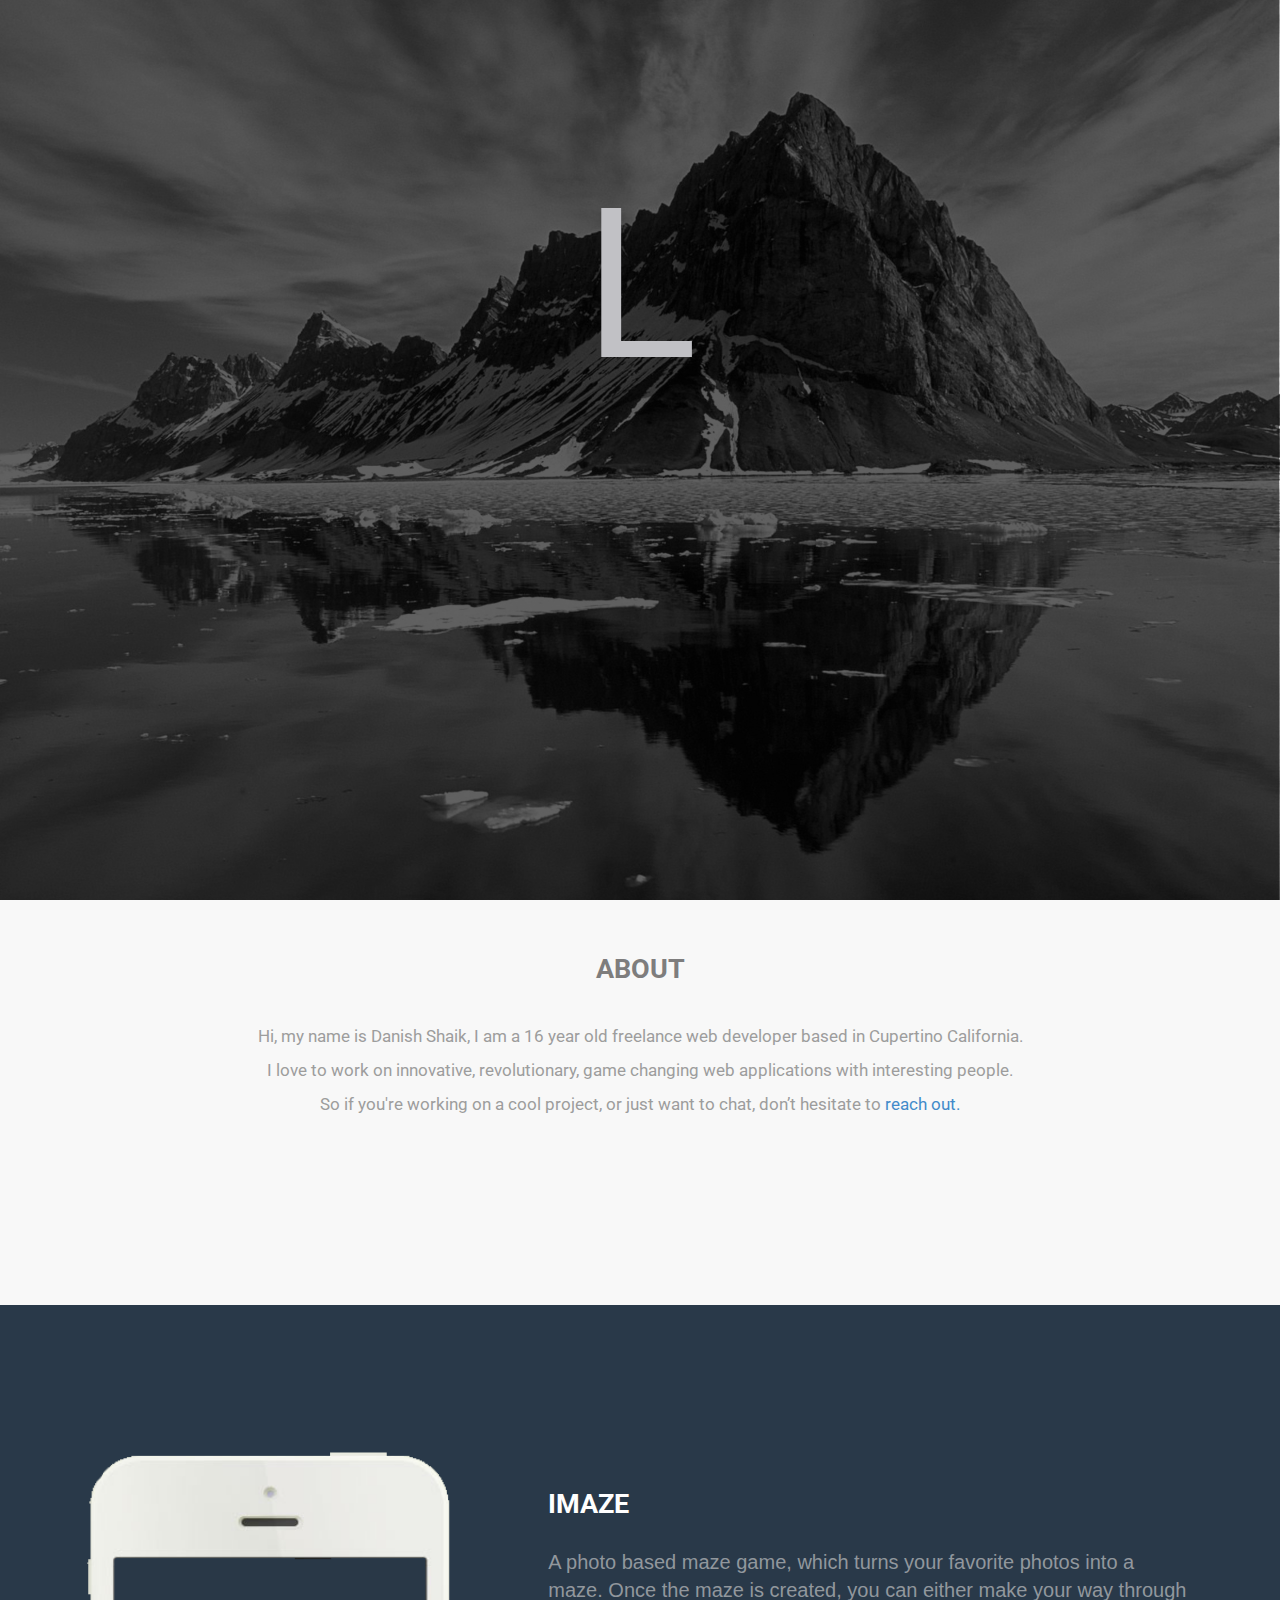
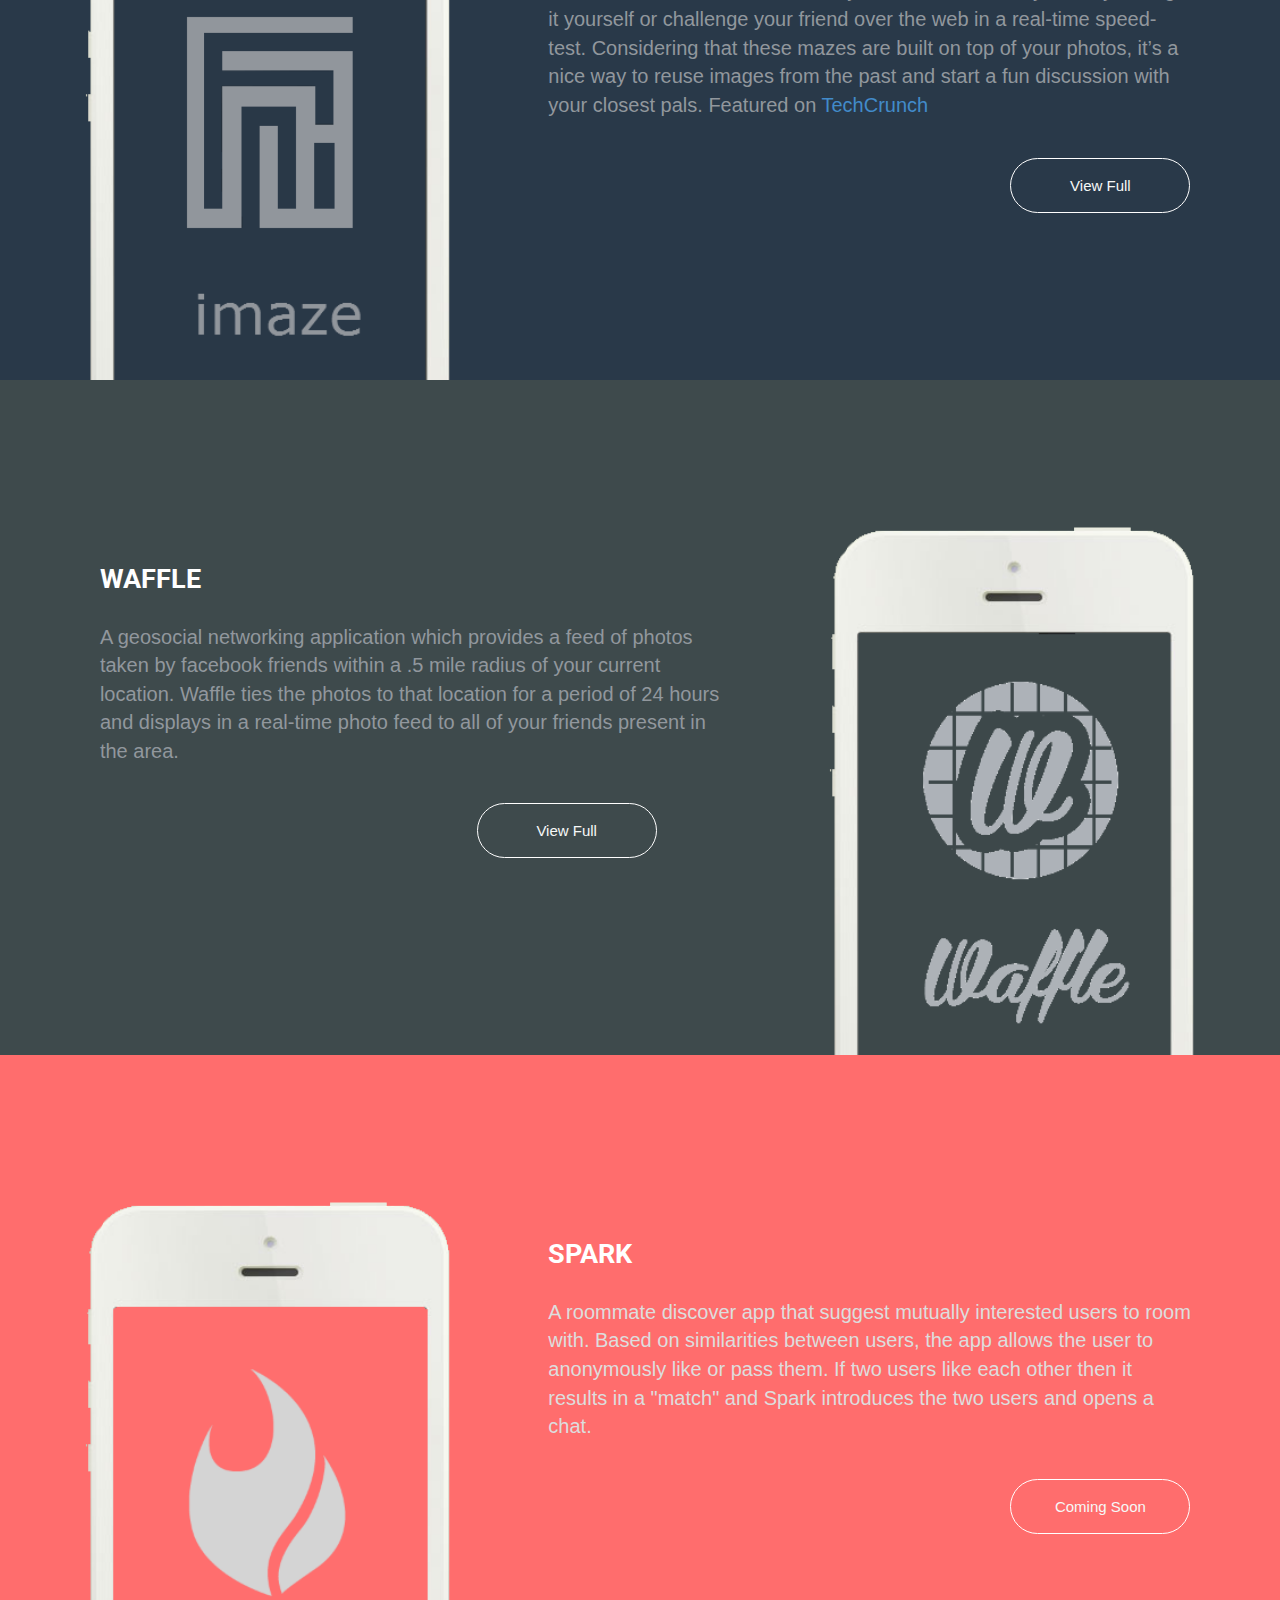
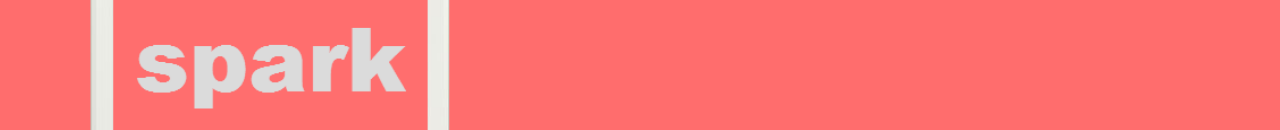
==== index.html @ c341faa1 "Dsaffadfsadf" ====
<!DOCTYPE html>
<html lang="en">
  <head>
    <meta charset="utf-8">
    <meta http-equiv="X-UA-Compatible" content="IE=edge">
    <meta name="viewport" content="width=device-width, initial-scale=1">
    <title>Danish Shaik</title>
    <link href='http://fonts.googleapis.com/css?family=Roboto:400,500,300,700' rel='stylesheet' type='text/css'>

    <!-- Bootstrap -->
    <link href="css/bootstrap.min.css" rel="stylesheet">
    <link href="css/custom.css" rel="stylesheet">
    <script src="https://ajax.googleapis.com/ajax/libs/jquery/1.11.0/jquery.min.js"></script>
    <script src="js/bootstrap.min.js"></script>
    <script src="js/jquery.typer.js"></script>
  </head>
  <body>
    <div class="container-fluid splash">
  		<div class="row splashrow">
  			<center><div class="col-sm-12">
  				<p class="fat" data-typer-targets="Danish.,Shaik.,Leader.,Entrepreneur.,Student.,Developer.,Hacker.,Designer.,Enthusiast., Inovative., Bold.,"></p>
  			</div></center>
  		</div>
	 </div>
   <div class="container-fluid about">
      <div class="row">
        <div class="col-sm-12">
          <center><p class="aboutheader">ABOUT</p></center>
        </div>
      </div>
      <div class="row aboutwords">
        <div class="col-sm-12">
          <center>
            <p>Hi, my name is Danish Shaik, I am a 16 year old freelance web developer based in Cupertino California.</p>
          </center>
          <center>
            <p>I love to work on innovative, revolutionary, game changing web applications with interesting people.
</p>
          </center>
          <center>
            <p> So if you're working on a cool project, or just want to chat, don’t hesitate to <a href="mailto:me@dshaik.com">reach out.</a></p>
          </center>
        </div>
      </div>
   </div>
   <div class="container-fluid projects imaze">
      <div class="row">
        <div class="col-sm-5">
          <center><img class="iphone" src="img/iphoneimaze.png"></img></center>
        </div>
        <div class="col-sm-7 projectwords">
          <div class="row">
            <div class="col-sm-12">
              <p class="projectheader">IMAZE</p>
            </div>
          </div>
          <div class="row">
            <div class="col-sm-12">
              <p class="projecttext">A photo based maze game, which turns your favorite photos into a maze. Once the maze is created, you can either make your way through it yourself or challenge your friend over the web in a real-time speed-test. Considering that these mazes are built on top of your photos, it’s a nice way to reuse images from the past and start a fun discussion with your closest pals. Featured on <a href="http://techcrunch.com/2013/04/08/imaze-lets-you-turn-your-photos-into-a-maze-and-race-your-friends-to-the-finish/">TechCrunch</a></p>
            </div>
          </div>
          <div class="row">
            <div class="col-12">
              <button type="button" onclick="window.location.href='http://attosoft.com/imaze/'" class="button" style="float:right;margin-right:12%;">View Full</button>
            </div>
          </div>
        </div>
      </div>
   </div>
   <div class="container-fluid projects waffle">
    <div class="col-sm-7 projectwords">
        <div class="row">
          <div class="col-sm-12">
            <p class="projectheader2">WAFFLE</p>
          </div>
        </div>
        <div class="row">
          <div class="col-sm-12">
            <p class="projecttext2">A geosocial networking application which provides a feed of photos taken by facebook friends within a .5 mile radius of your current location. Waffle ties the photos to that location for a period of 24 hours and displays in a real-time photo feed to all of your friends present in the area.</p>
          </div>
        </div>
        <div class="row">
          <div class="col-12">
            <button type="button" onclick="window.location.href='http://sleepy-sands-6336.herokuapp.com/'" class="button" style="float:right;margin-right:12%;">View Full</button>
          </div>
        </div>
      </div>
      <div class="row">
        <div class="col-sm-5">
          <center><img class="iphone" src="img/iphonewaffle.png"></img></center>
        </div>
      </div>
   </div>
   <div class="container-fluid projects resonate">
      <div class="row">
        <div class="col-sm-5">
          <center><img class="iphone" src="img/iphonespark.png"></img></center>
        </div>
        <div class="col-sm-7 projectwords">
          <div class="row">
            <div class="col-sm-12">
              <p class="projectheader">SPARK</p>
            </div>
          </div>
          <div class="row">
            <div class="col-sm-12">
              <p class="projecttextresonate">A roommate discover app that suggest mutually interested users to room with. Based on similarities between users, the app allows the user to anonymously like or pass them. If two users like each other then it results in a "match" and Spark introduces the two users and opens a chat.</p>
            </div>
          </div>
          <div class="row">
            <div class="col-12">
              <button type="button" class="button" style="float:right;margin-right:12%;">Coming Soon</button>
            </div>
          </div>
        </div>
      </div>
   </div>
  </body>
  <script>
    $(function () {
      $('[data-typer-targets]').typer();
    });
  </script>
</html>
---- css/custom.css ----
html,body{
	width:100%;
	height: 100%;
	background-color: white;
}

.splash
{
	background: url(../img/bg.jpg) no-repeat center center fixed; 
  -webkit-background-size: cover;
  -moz-background-size: cover;
  -o-background-size: cover;
  background-size: cover;
  background-attachment:fixed;
	width: 100%;
	height:100vh;
}

.smallfont{
  margin-top: 1%;
}
.fat
{
  font-family: 'Roboto', sans-serif;
  font-weight: 400;
  font-size: 15em;
  color: #c1c1c5;
  margin-top: 10px;
}

.thin
{
  font-family: 'Roboto', sans-serif;
  font-weight: 300;
  font-size: 30px;
  color: #a3a3a8;
}
.logo{
	width: 300px;
	margin-top:15%;
	/*margin-left:30%;*/
}

.splashrow{
	margin-top: 10%;
}

.button {
	 width: 180px;
   height: 55px;
   border: 1px solid #FFFFFF;
   background:transparent;
   padding: 10px 30px;
   -webkit-border-radius: 50px;
   -moz-border-radius: 50px;
   border-radius: 50px;
   color: #F6F8F7;
   font-size: 15px;
   font-family: 'Lucida Grande', Helvetica, Arial, Sans-Serif;
   text-decoration: none;
   vertical-align: middle;
   margin-bottom: 3%;
   }
.button:hover {
   opacity: 0.7;
   color: #ffffff;
   background: #6ED9A0;
   border: none;
   }
.about{
  height: 45vh;
  width: 100%;
  font-family: 'Roboto', sans-serif;
  font-weight: 700;
  font-size: 27px;
  color: #7E7D7D;
  background-color: #F8F8F8;
}

.aboutheader{
   margin-top: 4%;
}

.aboutwords{
  padding-top: 2%;
  padding-bottom: 7%;
  font-weight: 400;
  font-size: 17px;
  color: #9D9D9D;
  background-color: #F8F8F8;
}
.projects{
  height: 75vh;
  width: 100%;
}

.imaze{
  background-color: #293949;
}

.projectheader{
  font-family: 'Roboto', sans-serif;
  font-weight: 700;
  font-size: 27px;
  color: #FFFFFF;
}
.iphone{
  height: 60vh;
  margin-top: 15vh;
}

.projectwords{
  margin-top: 20vh;
}

.projecttext{
  padding-top: 2%;
  padding-bottom: 4%;
  font-weight: 400;
  font-size: 20px;
  color:#91979D;
  padding-right: 10%;
}
.projecttext2{
  padding-top: 2%;
  padding-bottom: 4%;
  font-weight: 400;
  font-size: 20px;
  color:#91979D;
  padding-left: 10%;
}
.projectheader2{
  font-family: 'Roboto', sans-serif;
  font-weight: 700;
  font-size: 27px;
  color: #FFFFFF;
  padding-left: 10%;
}

.waffle{
  background-color: #3E4A4C;
}
.resonate{
  background-color: #FF6D6D;
}

.projecttextresonate{

  padding-top: 2%;
  padding-bottom: 4%;
  font-weight: 400;
  font-size: 20px;
  padding-right: 10%;
  color:#DDDDDD;
}
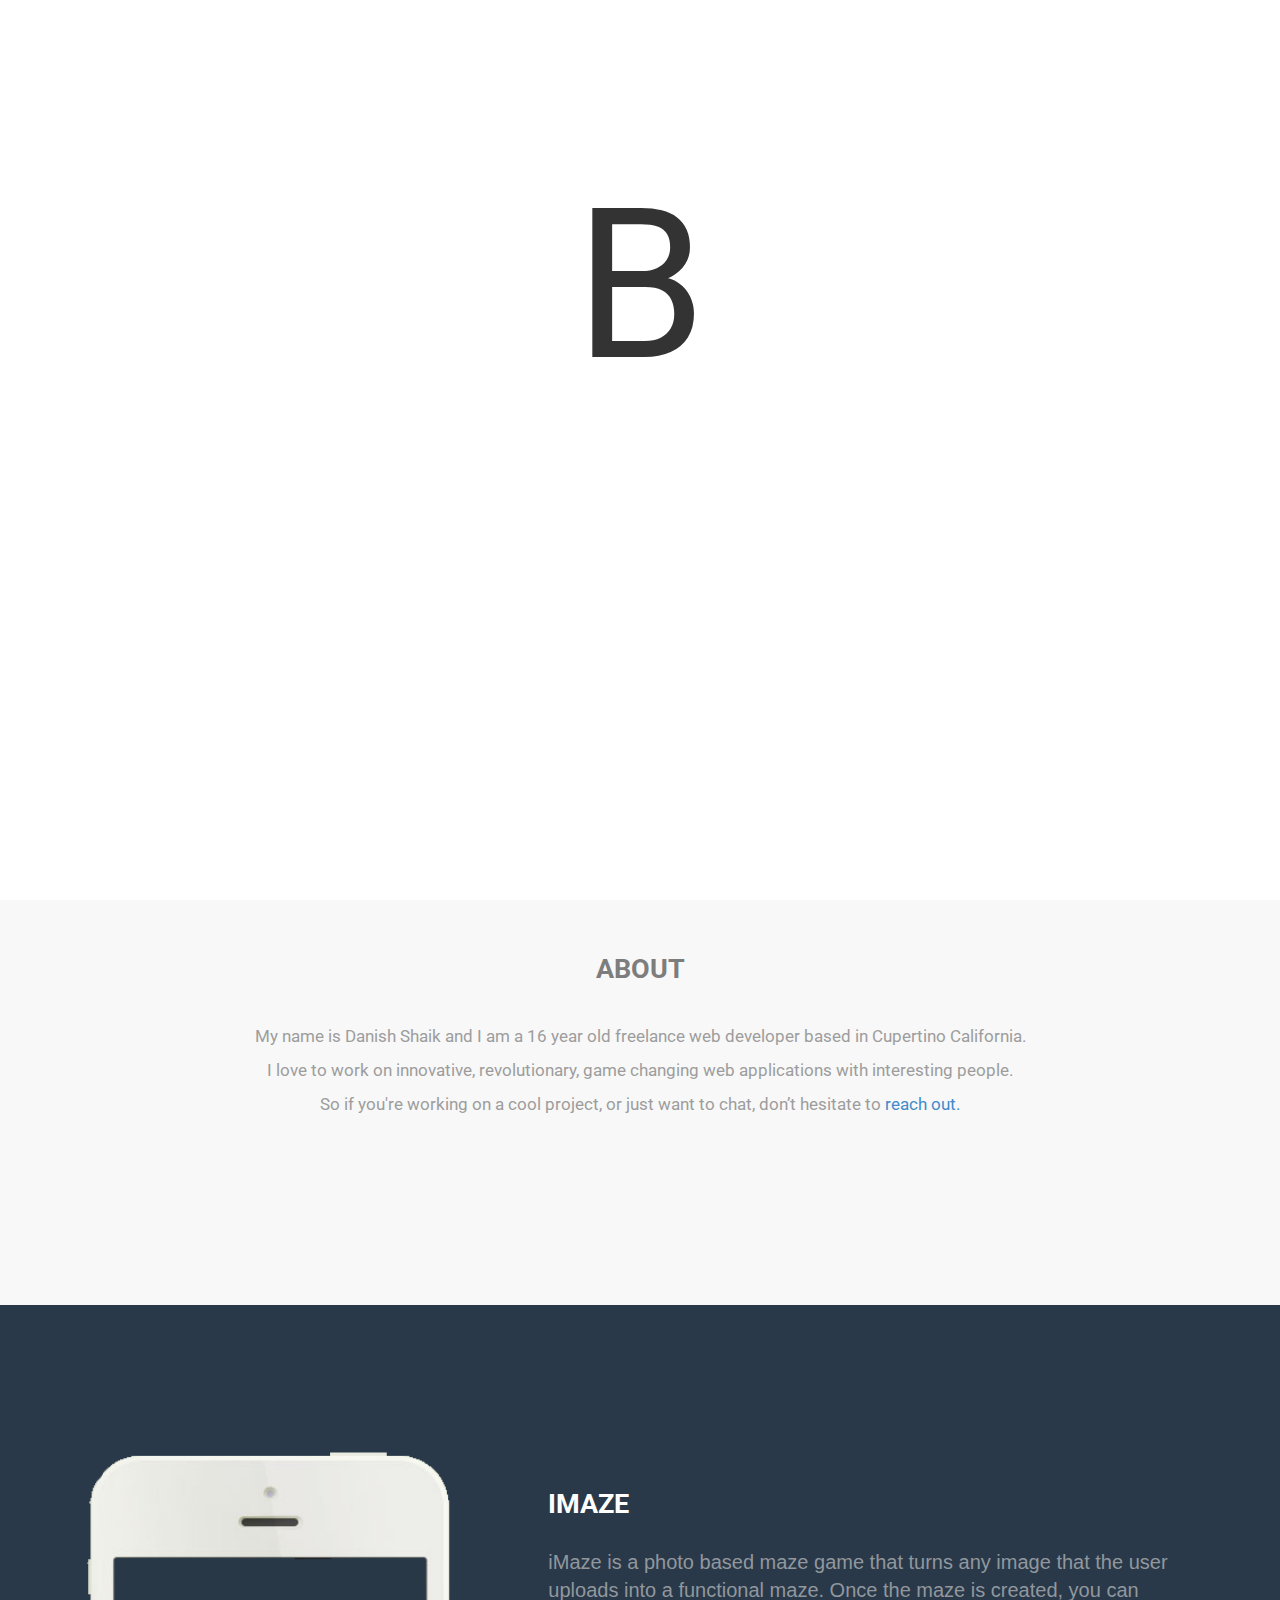
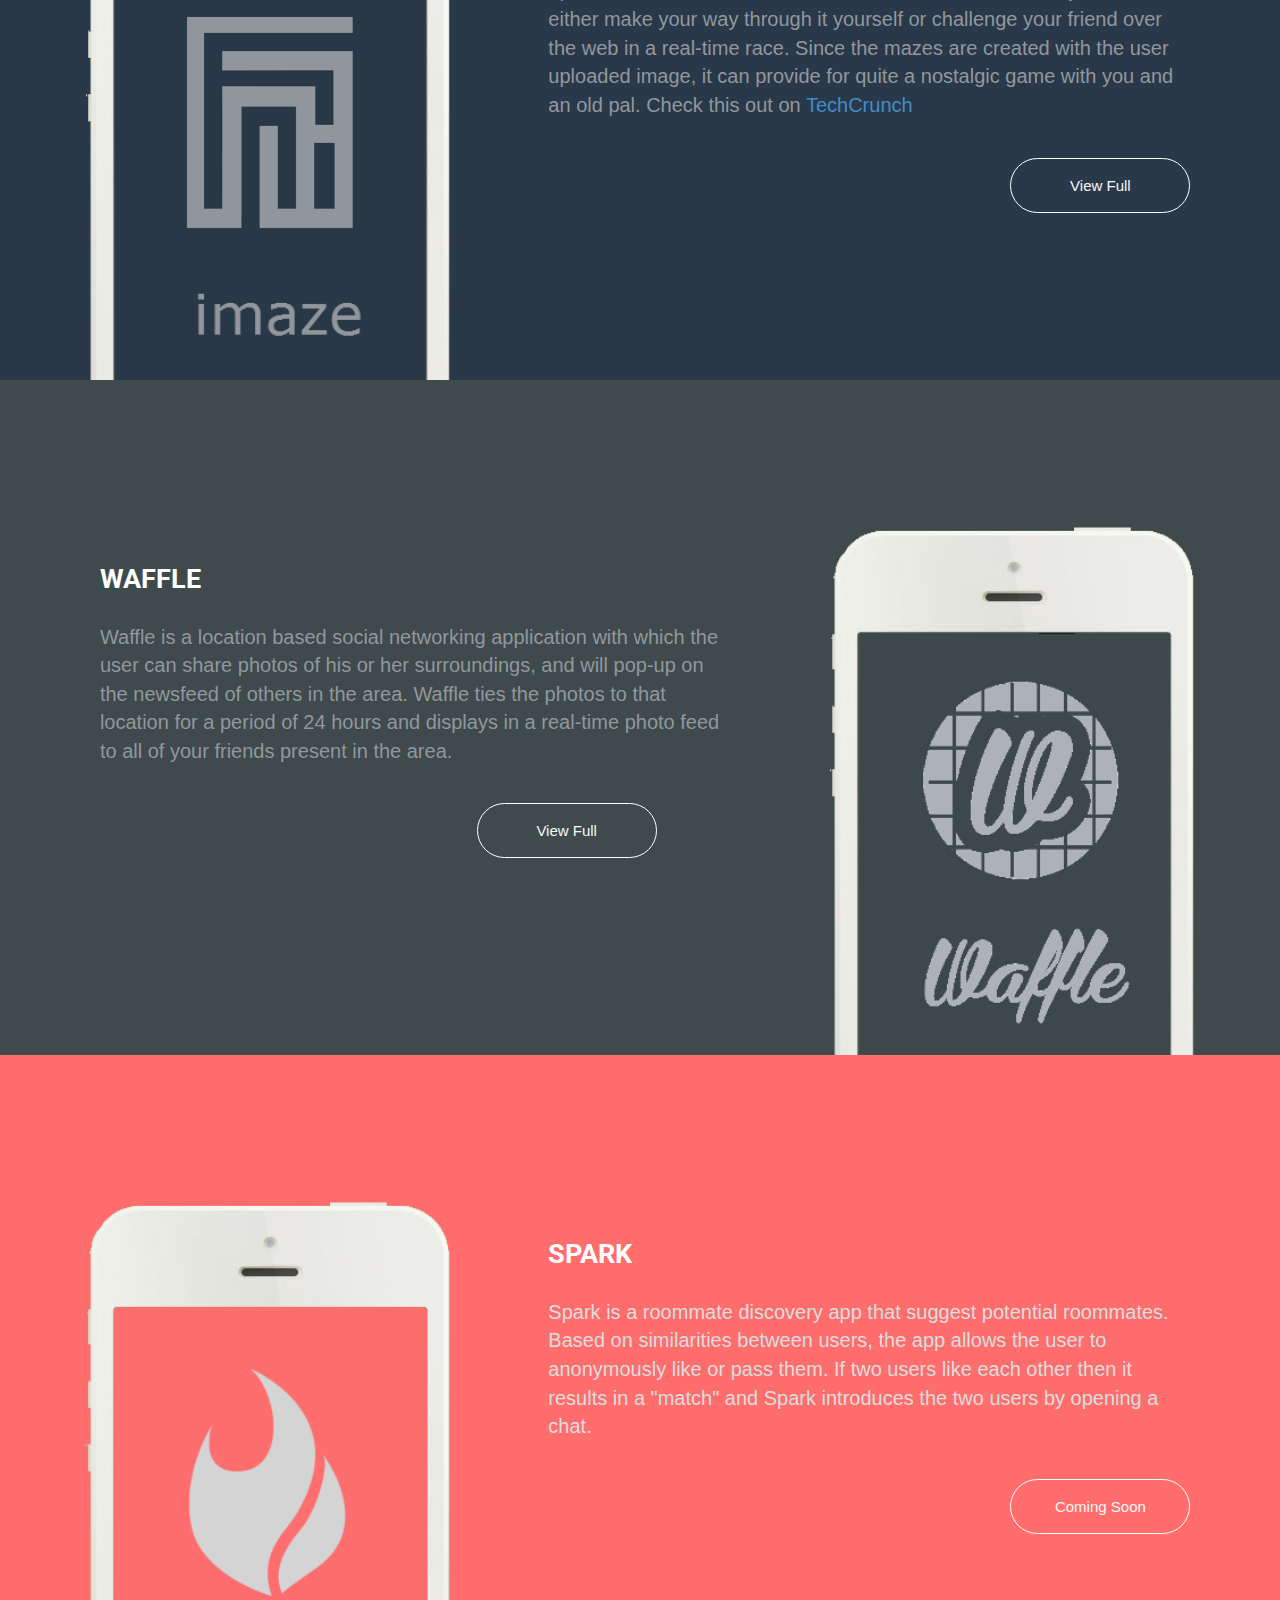
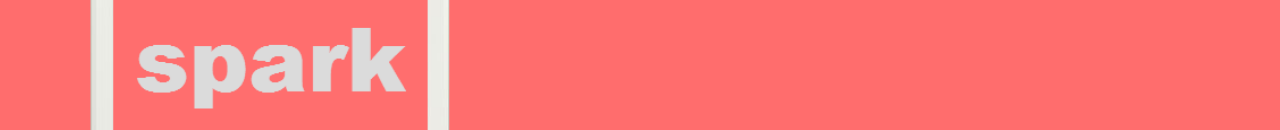
==== commit cc93afb3: "DSAFasdfasf" ====
--- a/index.html
+++ b/index.html
@@ -18,7 +18,7 @@
     <div class="container-fluid splash">
   		<div class="row splashrow">
   			<center><div class="col-sm-12">
-  				<p class="fat" data-typer-targets="Danish.,Shaik.,Leader.,Entrepreneur.,Student.,Developer.,Hacker.,Designer.,Enthusiast., Inovative., Bold.,"></p>
+  				<p class="fat" data-typer-targets="Danish.,Shaik.,Leader.,Entrepreneur.,Student.,Developer.,Hacker.,Designer.,Enthusiast., Innovative., Bold.,"></p>
   			</div></center>
   		</div>
 	 </div>
@@ -31,7 +31,7 @@
       <div class="row aboutwords">
         <div class="col-sm-12">
           <center>
-            <p>Hi, my name is Danish Shaik, I am a 16 year old freelance web developer based in Cupertino California.</p>
+            <p>My name is Danish Shaik and I am a 16 year old freelance web developer based in Cupertino California.</p>
           </center>
           <center>
             <p>I love to work on innovative, revolutionary, game changing web applications with interesting people.
@@ -56,7 +56,7 @@
           </div>
           <div class="row">
             <div class="col-sm-12">
-              <p class="projecttext">A photo based maze game, which turns your favorite photos into a maze. Once the maze is created, you can either make your way through it yourself or challenge your friend over the web in a real-time speed-test. Considering that these mazes are built on top of your photos, it’s a nice way to reuse images from the past and start a fun discussion with your closest pals. Featured on <a href="http://techcrunch.com/2013/04/08/imaze-lets-you-turn-your-photos-into-a-maze-and-race-your-friends-to-the-finish/">TechCrunch</a></p>
+              <p class="projecttext">iMaze is a photo based maze game that turns any image that the user uploads into a functional maze. Once the maze is created, you can either make your way through it yourself or challenge your friend over the web in a real-time race. Since the mazes are created with the user uploaded image, it can provide for quite a nostalgic game with you and an old pal. Check this out on <a href="http://techcrunch.com/2013/04/08/imaze-lets-you-turn-your-photos-into-a-maze-and-race-your-friends-to-the-finish/">TechCrunch</a></p>
             </div>
           </div>
           <div class="row">
@@ -76,7 +76,7 @@
         </div>
         <div class="row">
           <div class="col-sm-12">
-            <p class="projecttext2">A geosocial networking application which provides a feed of photos taken by facebook friends within a .5 mile radius of your current location. Waffle ties the photos to that location for a period of 24 hours and displays in a real-time photo feed to all of your friends present in the area.</p>
+            <p class="projecttext2">Waffle is a location based social networking application with which the user can share photos of his or her surroundings, and will pop-up on the newsfeed of others in the area. Waffle ties the photos to that location for a period of 24 hours and displays in a real-time photo feed to all of your friends present in the area.</p>
           </div>
         </div>
         <div class="row">
@@ -104,7 +104,7 @@
           </div>
           <div class="row">
             <div class="col-sm-12">
-              <p class="projecttextresonate">A roommate discover app that suggest mutually interested users to room with. Based on similarities between users, the app allows the user to anonymously like or pass them. If two users like each other then it results in a "match" and Spark introduces the two users and opens a chat.</p>
+              <p class="projecttextresonate">Spark is a roommate discovery app that suggest potential roommates. Based on similarities between users, the app allows the user to anonymously like or pass them. If two users like each other then it results in a "match" and Spark introduces the two users by opening a chat.</p>
             </div>
           </div>
           <div class="row">
--- a/css/custom.css
+++ b/css/custom.css
@@ -6,7 +6,7 @@
 
 .splash
 {
-	background: url(../img/bg.jpg) no-repeat center center fixed; 
+	background: url('http://www.yohyoh.com/blueimp/server/php/files/e7a44eb80b36ce4e0dbd71031e30ce7f.jpeg') no-repeat center center fixed; 
   -webkit-background-size: cover;
   -moz-background-size: cover;
   -o-background-size: cover;
@@ -24,7 +24,7 @@
   font-family: 'Roboto', sans-serif;
   font-weight: 400;
   font-size: 15em;
-  color: #c1c1c5;
+  color: rgb(51, 51, 51);
   margin-top: 10px;
 }
 
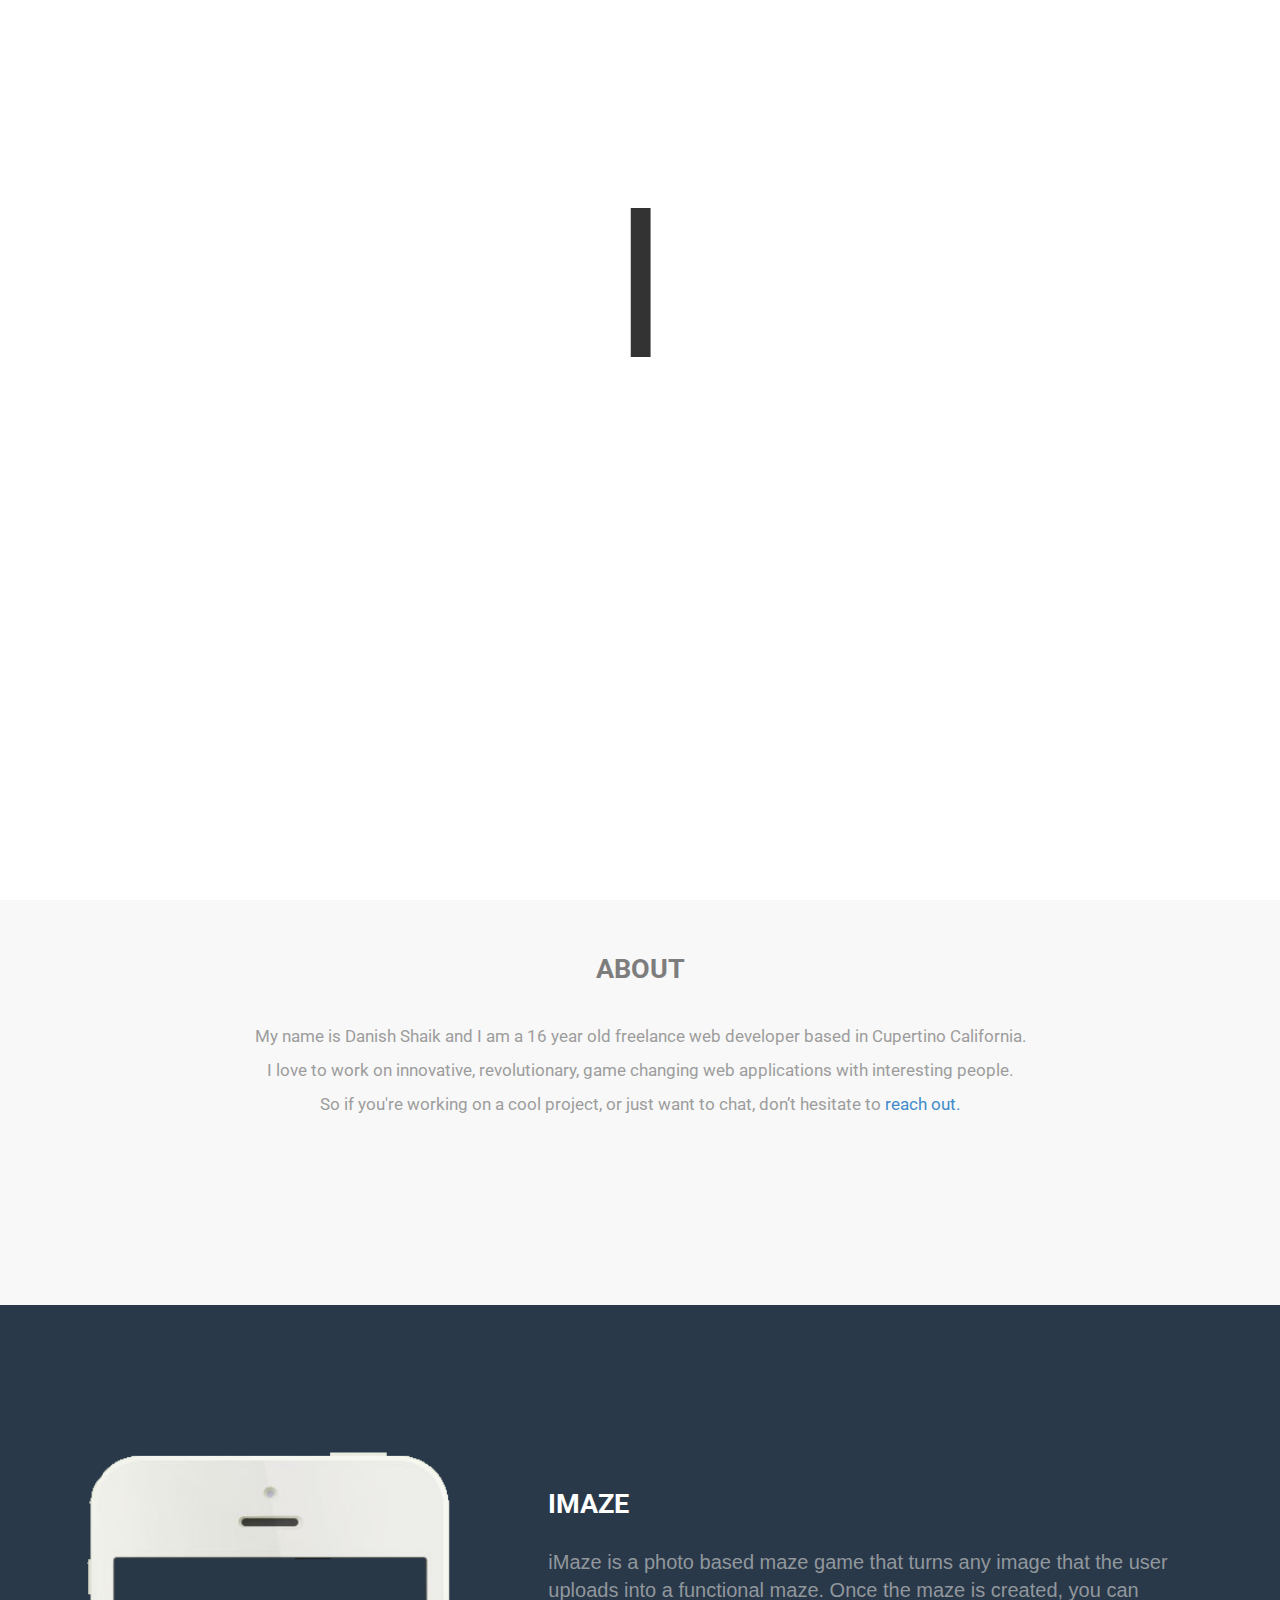
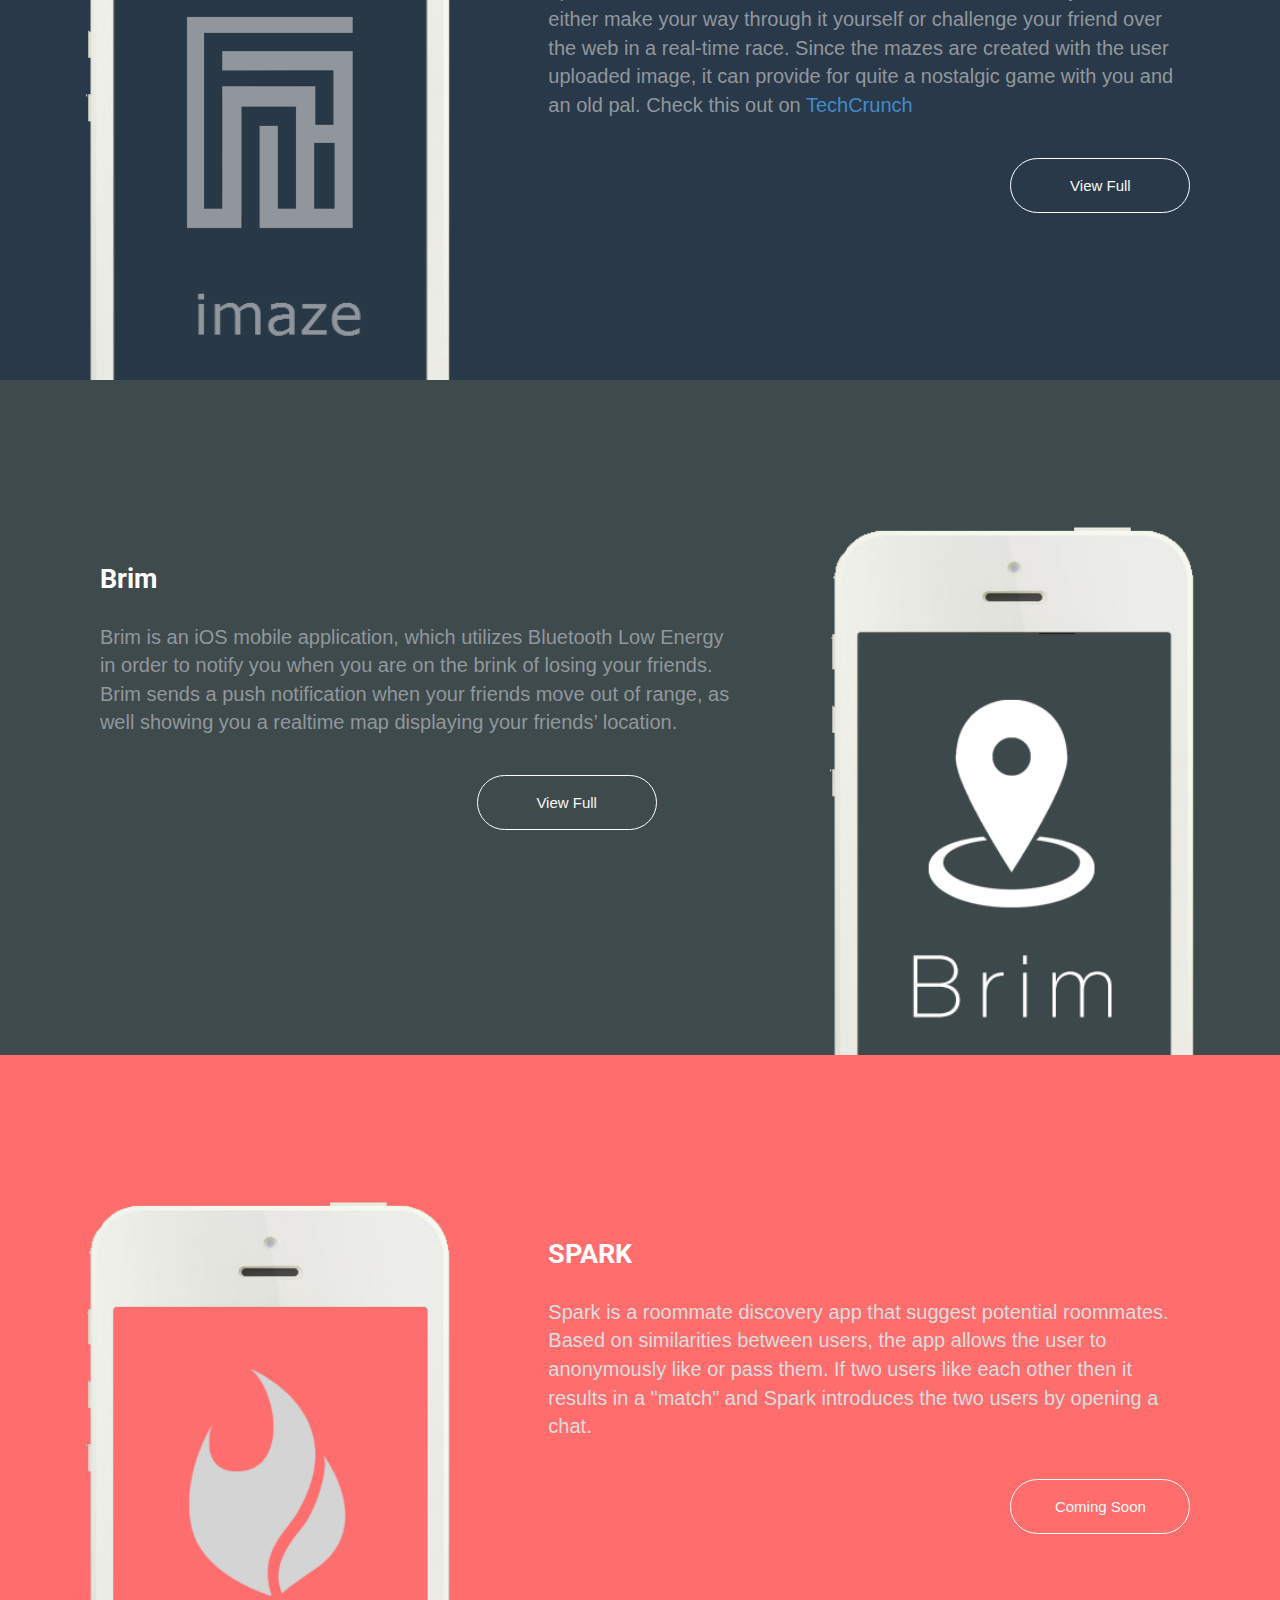
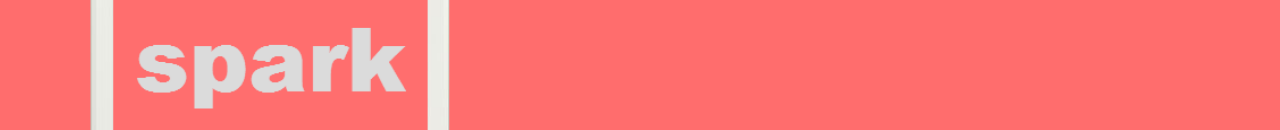
==== commit 1a08bbef: "dsfadsfa" ====
--- a/index.html
+++ b/index.html
@@ -71,12 +71,12 @@
     <div class="col-sm-7 projectwords">
         <div class="row">
           <div class="col-sm-12">
-            <p class="projectheader2">WAFFLE</p>
+            <p class="projectheader2">Brim</p>
           </div>
         </div>
         <div class="row">
           <div class="col-sm-12">
-            <p class="projecttext2">Waffle is a location based social networking application with which the user can share photos of his or her surroundings, and will pop-up on the newsfeed of others in the area. Waffle ties the photos to that location for a period of 24 hours and displays in a real-time photo feed to all of your friends present in the area.</p>
+            <p class="projecttext2">Brim is an iOS mobile application, which utilizes Bluetooth Low Energy in order to notify you when you are on the brink of losing your friends. Brim sends a push notification when your friends move out of range, as well showing you a realtime map displaying your friends’ location.</p>
           </div>
         </div>
         <div class="row">
@@ -87,7 +87,7 @@
       </div>
       <div class="row">
         <div class="col-sm-5">
-          <center><img class="iphone" src="img/iphonewaffle.png"></img></center>
+          <center><img class="iphone" src="img/iphonebrim.png"></img></center>
         </div>
       </div>
    </div>
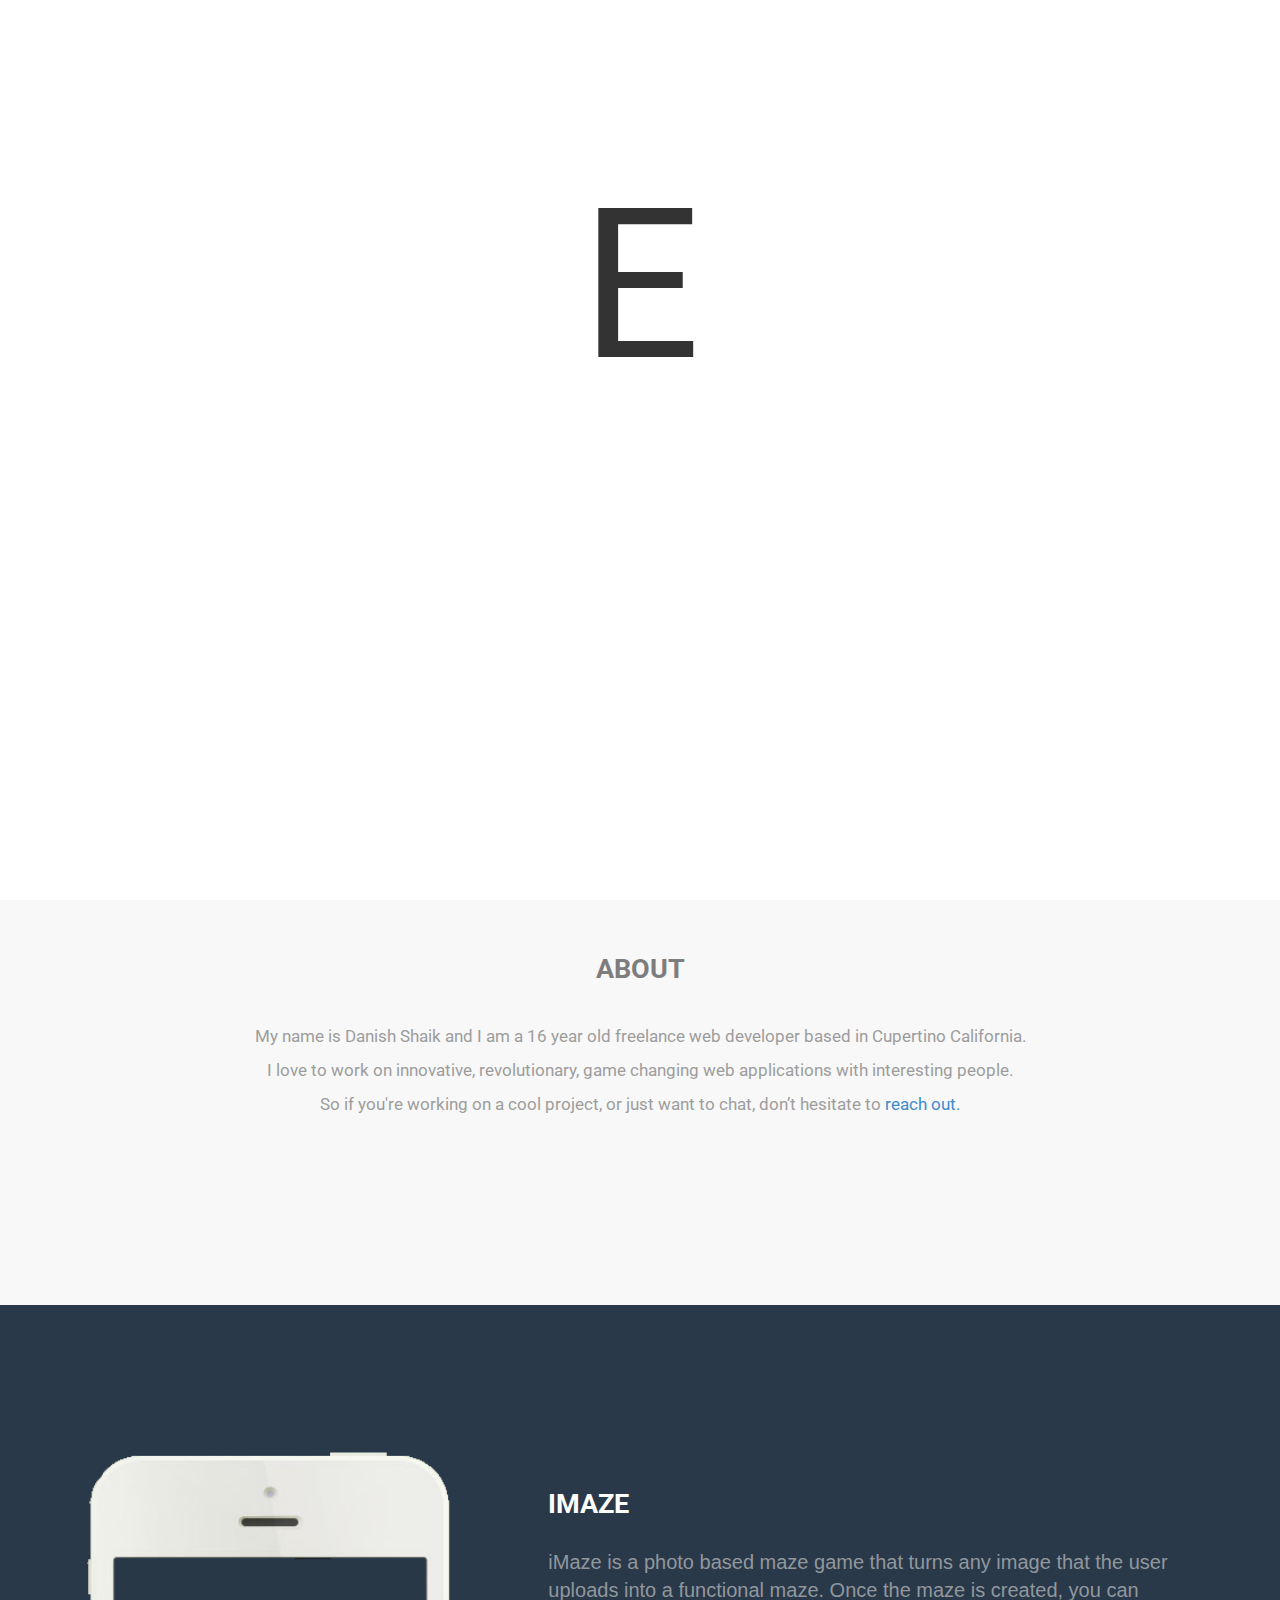
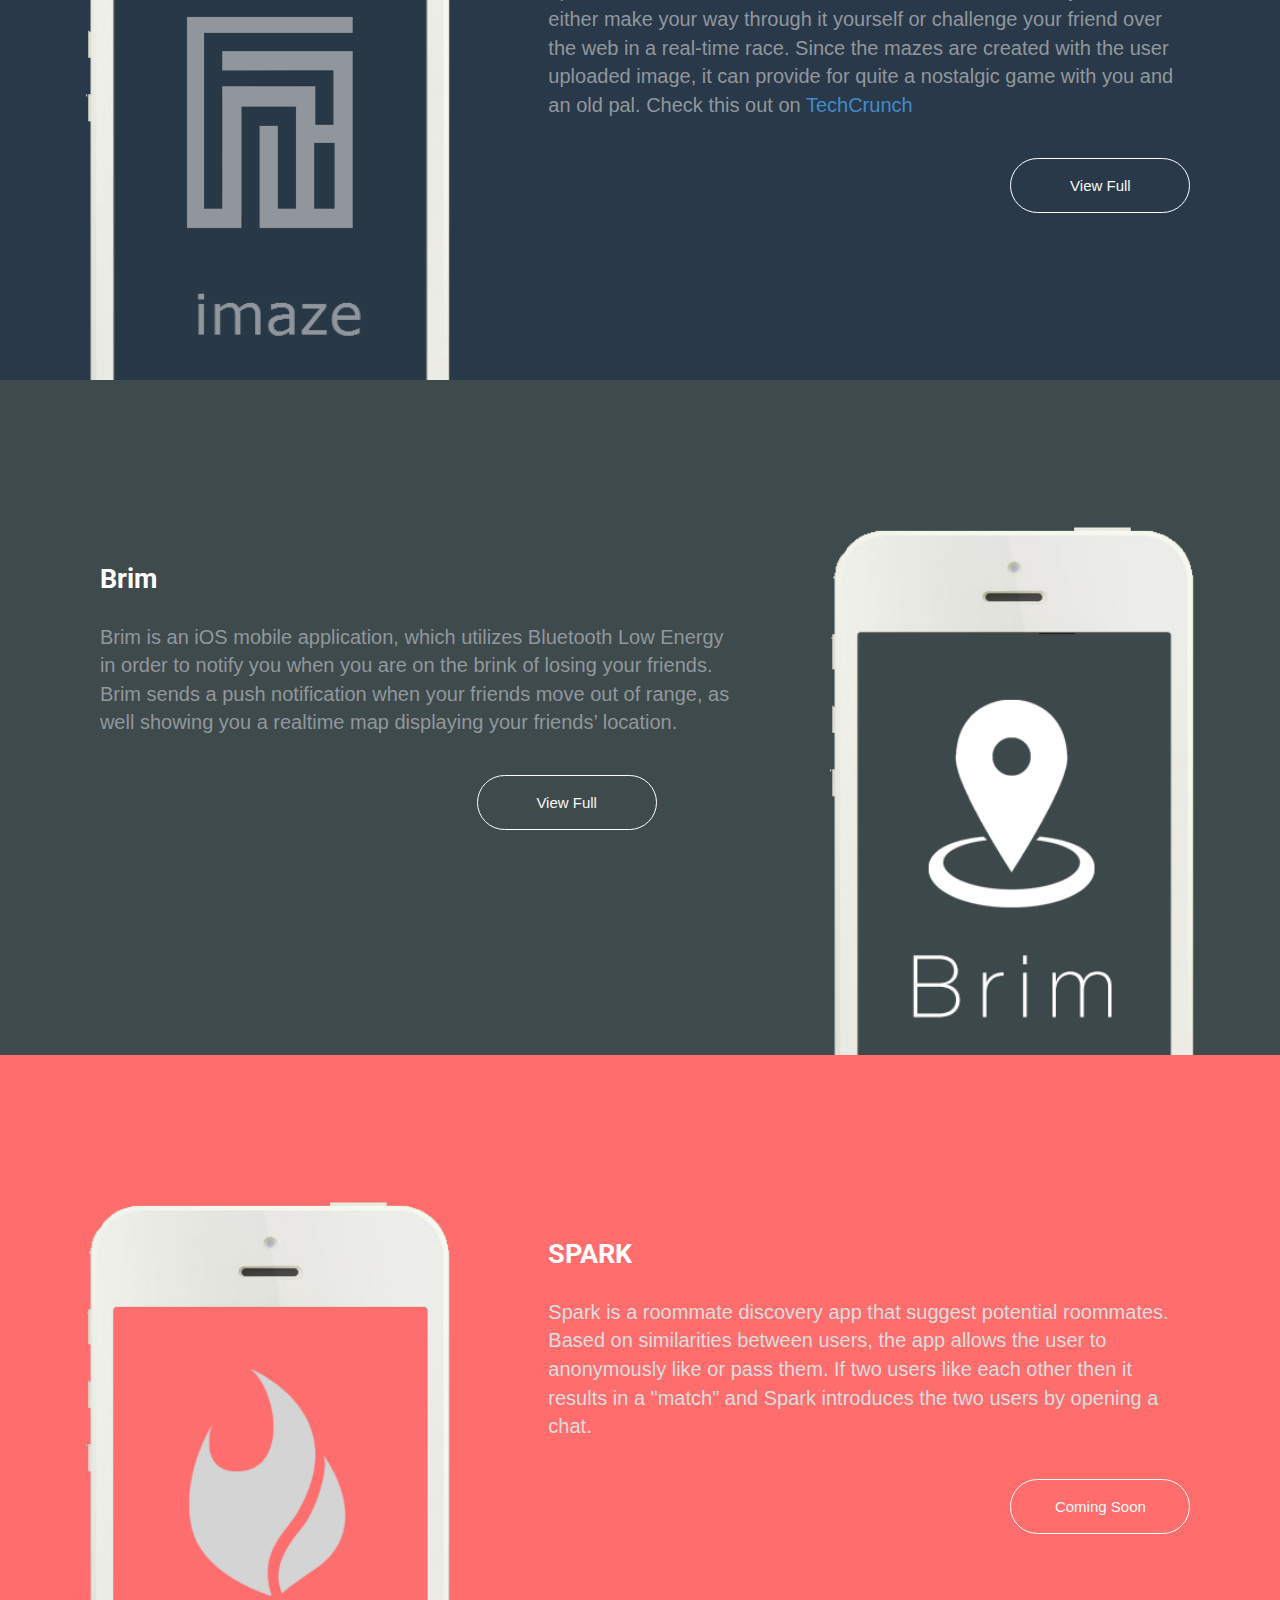
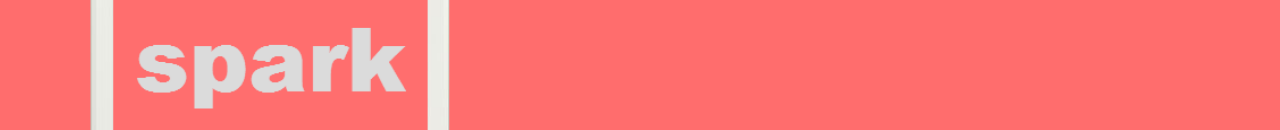
==== commit f2f62958: "sdafsdaf" ====
--- a/index.html
+++ b/index.html
@@ -81,7 +81,7 @@
         </div>
         <div class="row">
           <div class="col-12">
-            <button type="button" onclick="window.location.href='http://sleepy-sands-6336.herokuapp.com/'" class="button" style="float:right;margin-right:12%;">View Full</button>
+            <button type="button" onclick="window.location.href='http://danishshaik.github.io/brimsite/'" class="button" style="float:right;margin-right:12%;">View Full</button>
           </div>
         </div>
       </div>
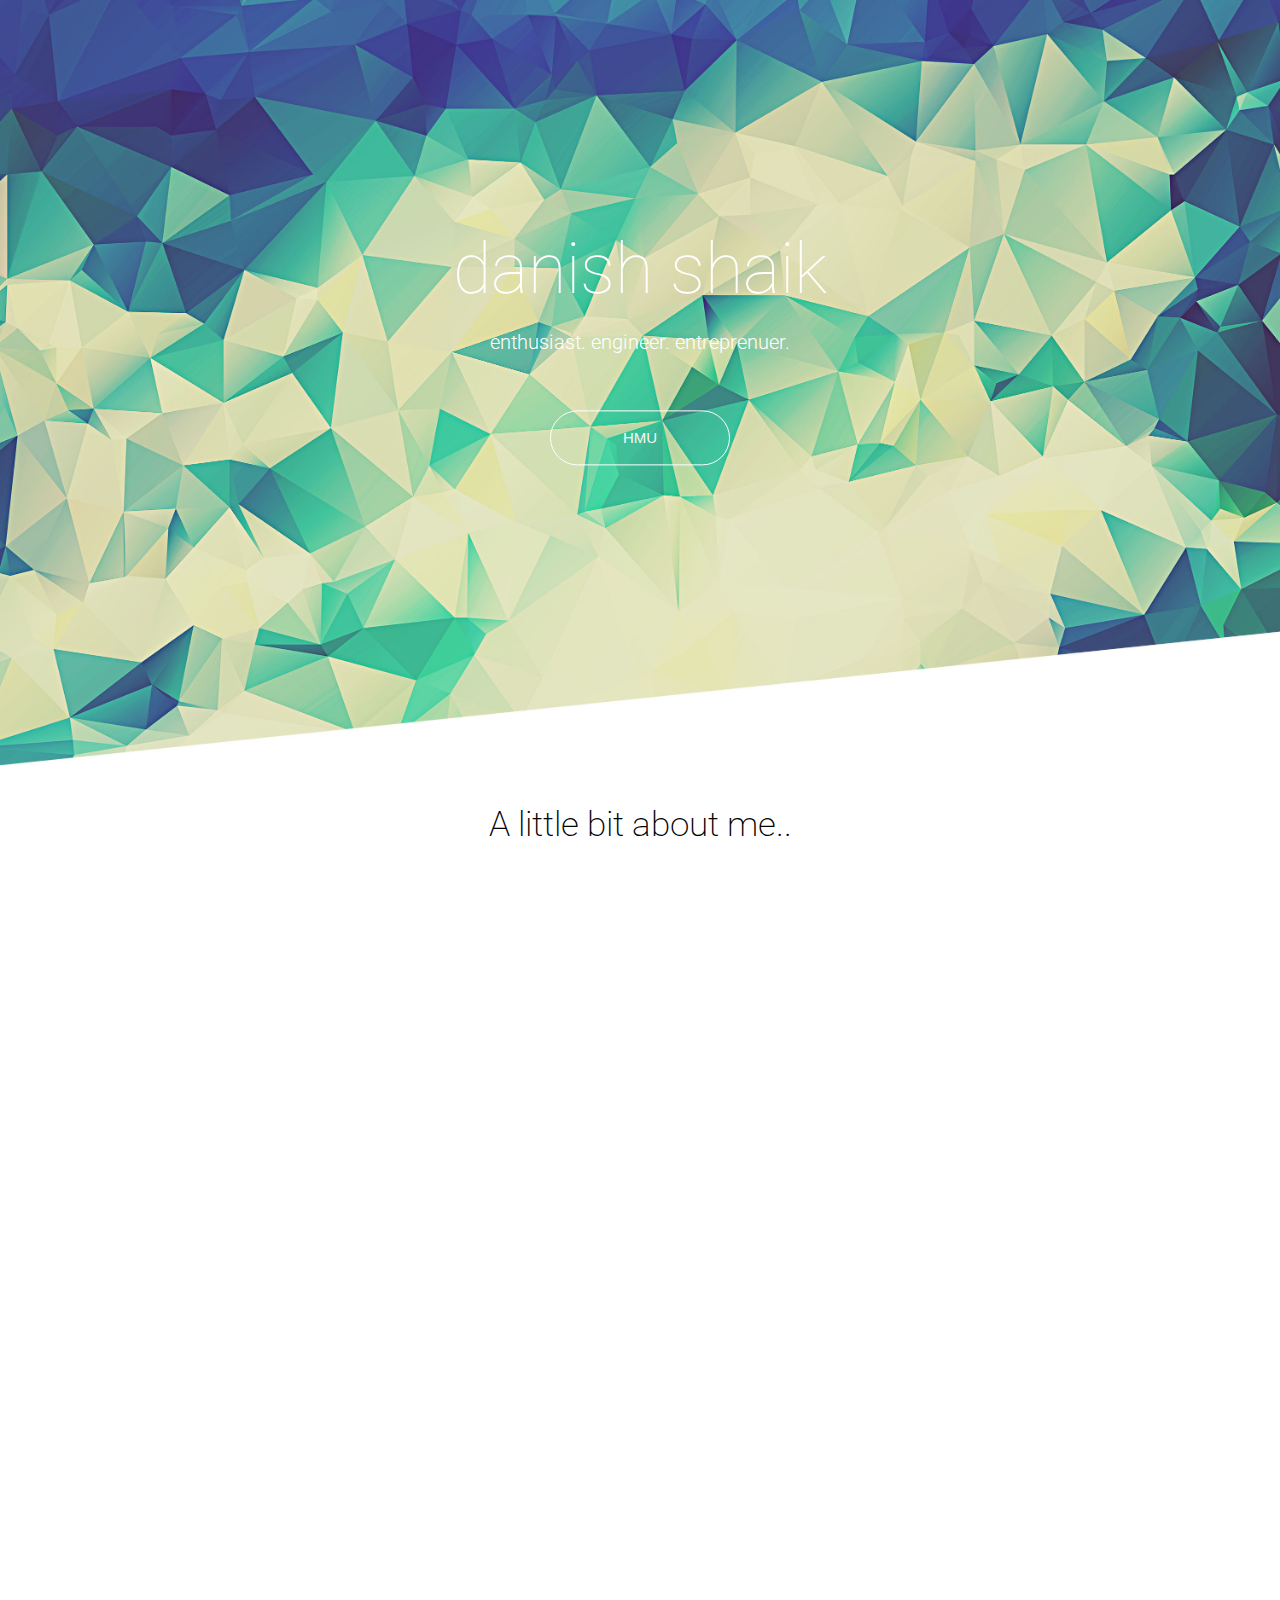
==== commit ca3df7fd: "brand new portfolio website" ====
--- a/index.html
+++ b/index.html
@@ -1,124 +1,290 @@
-<!DOCTYPE html>
-<html lang="en">
-  <head>
-    <meta charset="utf-8">
-    <meta http-equiv="X-UA-Compatible" content="IE=edge">
-    <meta name="viewport" content="width=device-width, initial-scale=1">
-    <title>Danish Shaik</title>
-    <link href='http://fonts.googleapis.com/css?family=Roboto:400,500,300,700' rel='stylesheet' type='text/css'>
-
-    <!-- Bootstrap -->
-    <link href="css/bootstrap.min.css" rel="stylesheet">
-    <link href="css/custom.css" rel="stylesheet">
-    <script src="https://ajax.googleapis.com/ajax/libs/jquery/1.11.0/jquery.min.js"></script>
-    <script src="js/bootstrap.min.js"></script>
-    <script src="js/jquery.typer.js"></script>
-  </head>
-  <body>
-    <div class="container-fluid splash">
-  		<div class="row splashrow">
-  			<center><div class="col-sm-12">
-  				<p class="fat" data-typer-targets="Danish.,Shaik.,Leader.,Entrepreneur.,Student.,Developer.,Hacker.,Designer.,Enthusiast., Innovative., Bold.,"></p>
-  			</div></center>
-  		</div>
-	 </div>
-   <div class="container-fluid about">
-      <div class="row">
-        <div class="col-sm-12">
-          <center><p class="aboutheader">ABOUT</p></center>
-        </div>
-      </div>
-      <div class="row aboutwords">
-        <div class="col-sm-12">
-          <center>
-            <p>My name is Danish Shaik and I am a 16 year old freelance web developer based in Cupertino California.</p>
-          </center>
-          <center>
-            <p>I love to work on innovative, revolutionary, game changing web applications with interesting people.
-</p>
-          </center>
-          <center>
-            <p> So if you're working on a cool project, or just want to chat, don’t hesitate to <a href="mailto:me@dshaik.com">reach out.</a></p>
-          </center>
-        </div>
-      </div>
-   </div>
-   <div class="container-fluid projects imaze">
-      <div class="row">
-        <div class="col-sm-5">
-          <center><img class="iphone" src="img/iphoneimaze.png"></img></center>
-        </div>
-        <div class="col-sm-7 projectwords">
-          <div class="row">
-            <div class="col-sm-12">
-              <p class="projectheader">IMAZE</p>
-            </div>
-          </div>
-          <div class="row">
-            <div class="col-sm-12">
-              <p class="projecttext">iMaze is a photo based maze game that turns any image that the user uploads into a functional maze. Once the maze is created, you can either make your way through it yourself or challenge your friend over the web in a real-time race. Since the mazes are created with the user uploaded image, it can provide for quite a nostalgic game with you and an old pal. Check this out on <a href="http://techcrunch.com/2013/04/08/imaze-lets-you-turn-your-photos-into-a-maze-and-race-your-friends-to-the-finish/">TechCrunch</a></p>
-            </div>
-          </div>
-          <div class="row">
-            <div class="col-12">
-              <button type="button" onclick="window.location.href='http://attosoft.com/imaze/'" class="button" style="float:right;margin-right:12%;">View Full</button>
-            </div>
-          </div>
-        </div>
-      </div>
-   </div>
-   <div class="container-fluid projects waffle">
-    <div class="col-sm-7 projectwords">
-        <div class="row">
-          <div class="col-sm-12">
-            <p class="projectheader2">Brim</p>
-          </div>
-        </div>
-        <div class="row">
-          <div class="col-sm-12">
-            <p class="projecttext2">Brim is an iOS mobile application, which utilizes Bluetooth Low Energy in order to notify you when you are on the brink of losing your friends. Brim sends a push notification when your friends move out of range, as well showing you a realtime map displaying your friends’ location.</p>
-          </div>
-        </div>
-        <div class="row">
-          <div class="col-12">
-            <button type="button" onclick="window.location.href='http://danishshaik.github.io/brimsite/'" class="button" style="float:right;margin-right:12%;">View Full</button>
-          </div>
-        </div>
-      </div>
-      <div class="row">
-        <div class="col-sm-5">
-          <center><img class="iphone" src="img/iphonebrim.png"></img></center>
-        </div>
-      </div>
-   </div>
-   <div class="container-fluid projects resonate">
-      <div class="row">
-        <div class="col-sm-5">
-          <center><img class="iphone" src="img/iphonespark.png"></img></center>
-        </div>
-        <div class="col-sm-7 projectwords">
-          <div class="row">
-            <div class="col-sm-12">
-              <p class="projectheader">SPARK</p>
-            </div>
-          </div>
-          <div class="row">
-            <div class="col-sm-12">
-              <p class="projecttextresonate">Spark is a roommate discovery app that suggest potential roommates. Based on similarities between users, the app allows the user to anonymously like or pass them. If two users like each other then it results in a "match" and Spark introduces the two users by opening a chat.</p>
-            </div>
-          </div>
-          <div class="row">
-            <div class="col-12">
-              <button type="button" class="button" style="float:right;margin-right:12%;">Coming Soon</button>
-            </div>
-          </div>
-        </div>
-      </div>
-   </div>
-  </body>
-  <script>
-    $(function () {
-      $('[data-typer-targets]').typer();
-    });
-  </script>
+<html>
+	<head>
+		<!--CSS additions from bootstrap and custom -->
+
+		<link rel = "stylesheet" type="text/css" href="https://maxcdn.bootstrapcdn.com/bootstrap/3.3.5/css/bootstrap.min.css"><link>
+		<link rel = "stylesheet" type="text/css" href="css/main.css"></link>
+		<link rel = "stylesheet" type="text/css" href="css/avgrund.css"></link>
+
+		<!-- fonts -->
+
+		<link href='http://fonts.googleapis.com/css?family=Roboto:500,900,100,300,700,400' rel='stylesheet' type='text/css'>
+
+		<!-- Meta tags from bootstrap -->
+
+		<meta charset="utf-8">
+    	<meta http-equiv="X-UA-Compatible" content="IE=edge">
+    	<meta name="viewport" content="width=device-width, initial-scale=1.0">
+
+    	<!--tittleand custom head tags -->
+
+		<title>Danish Shaik</title>
+
+	</head>
+	<body>
+		<div class = "bg">
+			<div class = "vert_center">
+				<center class = "main_name hidden-xs-*">
+					danish shaik
+				</center>
+				<center class = "name_desc">
+					enthusiast. engineer. entreprenuer.
+				</center>
+				<center class = "button_splash">
+					<a href="mailto:me@dshaik.com"><button type="button" class="button">
+						HMU
+					</button></a>
+				</center>
+			</div>
+		</div>
+		<div class = "desc_section">
+			<center>
+				<div class = "desc_word_box">
+					<center class = "about_header">
+						A little bit about me..
+					</center>
+					<p>
+						I've never been good at finding out exactly what it is I want to do with my life. My career ambitions have included NBA star, audio engineeer, touring musician, interior designer, stock broker (it was a weird time in my life), and actor. I somehow quelled my desire to pursue arts and chose to instead sit for hours in businees school learning how to solve some word problem about how Susie's parents are trying to save for her college fund. After a short stint in the business world. I'm now back to my happy place designing functional and intuitive user interfaces and forever sweating the details. 
+					</p>
+					<p class = "desc_new_line">Feel free to check out my work or connect below.</p>
+					<center>
+						<div class = "container social_row">
+							<div class = "row">
+								<div class = "col-xs-4">
+									<a href="https://www.facebook.com/DanishShak97">
+										<img class ="social_icon" src = "img/facebook.png"/>
+									</a>
+								</div>
+								<div class = "col-xs-4">
+									<a href="https://www.linkedin.com/in/danishshaik">
+										<img class ="social_icon" src = "img/linkedin.png"/>
+									</a>
+								</div>
+								<div class = "col-xs-4">
+									<a href="https://www.twitter.com/danshaik">
+										<img class ="social_icon" src = "img/twitter.png"/>
+									</a>
+								</div>
+							</div>
+						</div>
+					</center>
+				</div>
+			</center>
+		</div>
+		<hr>
+		<div class = "container-fluid project">
+			<div class = "row">
+				<div class = "col-xs-12">
+					<p class = "project_header"> Just some stuff that I've been working on...</p>
+				</div>
+			</div>
+			<center>
+				<div class = "row" style = "margin-top: 3vh;">
+					<div class = "col-md-4  project-cont">
+						<div class = "project-preview">
+						</div>
+						<div class = "highlight-bash highlight">
+							<p class="hover-text">Bash</p>
+						</div>
+					</div>
+					<div class = "col-md-4 project-cont">
+						<div class = "project-preview" style="background-image: url('img/plink.jpg');">
+							<div class = "highlight-pallete highlight">
+								<p class="hover-text">Pallete</p>
+							</div>
+						</div>
+					</div>
+					<div class = "col-md-4 project-cont">
+						<div class = "project-preview" style="background-image: url('img/flair.jpg');">
+							<div class = "highlight-flair highlight">
+								<p class="hover-text">Flair</p>
+							</div>
+						</div>	
+					</div>
+				</div>
+			</center>
+			<!-- <center>
+				<div class = "row project_container">
+					<div class = "col-md-4">
+						<img class = "iphoneimg" src="img/bashfeed.png"/>
+					</div>
+					<div class = "col-md-6 col-md-offset-2">
+						<h1 class = "project_head">
+							Bash
+						</h1>
+						<h5 class = "project_desc">
+							Bash helps friends arrange activites with each other. Unlike Facebook events, group SMS, and email threads, Bash allows everybody to stay synchronized on event details. Friends who are invited receieve push notifications, and events are grouped into a feed. Lorem ipsum dolor sit amet, consectetur adipiscing elit. Sed quis tristique augue. Phasellus quis dolor ut ex rhoncus dapibus eu vel turpis. Donec eget finibus velit. Sed accumsan scelerisque massa, consequat sodales dui semper eget.
+						</h3>
+					</div>
+				</div>
+			</center> -->
+		</div>
+		<div class = "quote-section">
+			<div class ="vert_center">
+				<center><img width = "65px" style = "margin-bottom: 3vh;" src="img/apple.png"></center>
+				<center><p class = "quote-text">"the people who are crazy enough to think they can change the world are the ones who do."</p></center>
+				<center><p class="quote-author">- Steve Jobs</p></center>
+			</div>
+		</div>
+		<div style="margin-top: 7vh; margin-bottom: 15vh;" class = "container-fluid project">
+			<div class = "row">
+				<div class = "col-xs-12">
+					<p class = "project_header"> Some more things that I've built...</p>
+				</div>
+			</div>
+			<center>
+				<div class = "row" style = "margin-top: 3vh;">
+					<div class = "col-md-4  project-cont">
+						<div class = "project-preview" style="background-image: url('img/readingrainbow.jpg');">
+						</div>
+						<div class = "highlight reading">
+							<p class="hover-text">Reading Rainbow</p>
+						</div>
+					</div>
+					<div class = "col-md-4 project-cont">
+						<div class = "project-preview" style="background-image: url('img/brim.jpg');">
+							<div class = "highlight brim">
+								<p class="hover-text">Brim</p>
+							</div>
+						</div>
+					</div>
+					<div class = "col-md-4 project-cont">
+						<div class = "project-preview" style="background-image: url('img/imaze.jpg');">
+							<div class = "highlight imaze">
+								<p class="hover-text">iMaze</p>
+							</div>
+						</div>	
+					</div>
+				</div>
+			</center>
+		</div>
+		<div class= "container-fluid footer-bar">
+				<div class = "row small-row ">
+					<div class = "col-md-2 vert_center"><img height="25%"src="img/shake.png"></div>
+					<div class = "col-md-2 vert_center"><center><div class="vertical-line" /></center></div>
+					<div class = "col-md-2 vert_center">
+						<a href="https://www.twitter.com/danshaik"><img height="20%"src="img/twitter.png"></a>
+					</div>
+					<div class = "col-md-2 vert_center">
+						<a href="https://www.instagram.com/shaikmyhead"><img height="20%"src="img/instagram.png"></a>
+					</div>
+					<div class = "col-md-2 vert_center">
+						<a href="https://www.facebook.com/DanishShak97"><img height="20%"src="img/facebook.png"></a>
+						</div>
+					<div class = "col-md-2 vert_center">
+						<a href="https://www.linkeidn.com/in/danishshaik"><img height="20%"src="img/linkedin.png"></a>
+						</div>
+				</div>
+		</div>
+		<!-- <hr style = "margin-top: 5vh;"> -->
+	</body>
+	<footer>
+		<script src = "https://code.jquery.com/jquery-2.1.4.min.js"></script>
+		<script src = "https://maxcdn.bootstrapcdn.com/bootstrap/3.3.5/js/bootstrap.min.js"></script>
+		<script src="js/jquery.avgrund.min.js"></script>
+		<script>
+			$(function() {
+				$('.highlight-bash').avgrund({
+					width: 600, // max is 640px
+					height: 350, // max is 350px
+					showClose: true, // switch to 'true' for enabling close button
+					showCloseText: 'exit', // type your text for close button
+					closeByEscape: true, // enables closing popup by 'Esc'..
+					closeByDocument: true, // ..and by clicking document itself
+					holderClass: 'yolo', // lets you name custom class for popin holder..
+					overlayClass: 'yolo', // ..and overlay block
+					enableStackAnimation: false, // another animation type
+					onBlurContainer: '.body', // enables blur filter for specified block
+					openOnEvent: true, // set to 'false' to init on load
+					setEvent: 'click', // use your event like 'mouseover', 'touchmove', etc.
+					template: '<center><h1 class="popup_title"><b>Bash </b>Inc.</h1><div class="popup_text">Bash helps friends arrange activites with each other. Unlike Facebook events, group SMS, and email threads, Bash allows everybody to stay synchronized on event details. Friends who are invited receieve push notifications, and events are grouped into a feed. <b><a href="https://getbash.com/">Check it Out!</a></b></div></center>' // or function (elem) { }, or $('.content')
+				});
+			});
+			$(function() {
+				$('.highlight-pallete').avgrund({
+					width: 600, // max is 640px
+					height: 350, // max is 350px
+					showClose: true, // switch to 'true' for enabling close button
+					showCloseText: 'exit', // type your text for close button
+					closeByEscape: true, // enables closing popup by 'Esc'..
+					closeByDocument: true, // ..and by clicking document itself
+					holderClass: 'yolo', // lets you name custom class for popin holder..
+					overlayClass: 'yolo', // ..and overlay block
+					enableStackAnimation: false, // another animation type
+					onBlurContainer: '.body', // enables blur filter for specified block
+					openOnEvent: true, // set to 'false' to init on load
+					setEvent: 'click', // use your event like 'mouseover', 'touchmove', etc.
+					template: '<center><h1 class="popup_title"><b>Pallete </b>(Greylock Hackfest).</h1><div class="popup_text">Pallete lets friends share app states with each other. If you&#39re watching a funny youtube video and you want to share that exact moment with a friend, take a screenshot, and share it instantly. Pallete uses image analysis algorithms to tell what app you&#39re in, what you are doign in that app, and creates a deeplink for you to share. <b><a href="https://github.com/zuhaz3/AppStates">Check out source!</a></b></div></center>' // or function (elem) { }, or $('.content')
+				});
+			});
+			$(function() {
+				$('.highlight-flair').avgrund({
+					width: 600, // max is 640px
+					height: 350, // max is 350px
+					showClose: true, // switch to 'true' for enabling close button
+					showCloseText: 'exit', // type your text for close button
+					closeByEscape: true, // enables closing popup by 'Esc'..
+					closeByDocument: true, // ..and by clicking document itself
+					holderClass: 'yolo', // lets you name custom class for popin holder..
+					overlayClass: 'yolo', // ..and overlay block
+					enableStackAnimation: false, // another animation type
+					onBlurContainer: '.body', // enables blur filter for specified block
+					openOnEvent: true, // set to 'false' to init on load
+					setEvent: 'click', // use your event like 'mouseover', 'touchmove', etc.
+					template: '<center><h1 class="popup_title"><b>Flair </b>(Outside Hacks).</h1><div class="popup_text">At festivals like Outside Lands, you are almost always at a shortage of everything. A shortage of food, a shortage of energy, and always a shortage of charge, but the one thing that you do have an abundance of is sunlight. Flair is a solar, wearable charger, it attaches to your hat, and you can charge your phone with energy from the sun all day. <b><a href="https://www.youtube.com/watch?v=0qT3RgNnPic">Check out the video!</a></b></div></center>' // or function (elem) { }, or $('.content')
+				});
+			});
+			$(function() {
+				$('.reading').avgrund({
+					width: 600, // max is 640px
+					height: 350, // max is 350px
+					showClose: true, // switch to 'true' for enabling close button
+					showCloseText: 'exit', // type your text for close button
+					closeByEscape: true, // enables closing popup by 'Esc'..
+					closeByDocument: true, // ..and by clicking document itself
+					holderClass: 'yolo', // lets you name custom class for popin holder..
+					overlayClass: 'yolo', // ..and overlay block
+					enableStackAnimation: false, // another animation type
+					onBlurContainer: '.body', // enables blur filter for specified block
+					openOnEvent: true, // set to 'false' to init on load
+					setEvent: 'click', // use your event like 'mouseover', 'touchmove', etc.
+					template: '<center><h1 class="popup_title"><b>Reading Rainbow </b>(HSHacks).</h1><div class="popup_text">A native Mac application, which allows students to stream textbooks, and novels for free instantly. Reading Rainbow streams torrent files from kickass.so in order to allow students to access course material without paying money. Reading Rainbow is the equivalent of Popcorn-Time for books. <b><a href="http://kvedula.github.io/ReadingRainbow/">Check it out!</a></b></div></center>' // or function (elem) { }, or $('.content')
+				});
+			});
+			$(function() {
+				$('.brim').avgrund({
+					width: 600, // max is 640px
+					height: 350, // max is 350px
+					showClose: true, // switch to 'true' for enabling close button
+					showCloseText: 'exit', // type your text for close button
+					closeByEscape: true, // enables closing popup by 'Esc'..
+					closeByDocument: true, // ..and by clicking document itself
+					holderClass: 'yolo', // lets you name custom class for popin holder..
+					overlayClass: 'yolo', // ..and overlay block
+					enableStackAnimation: false, // another animation type
+					onBlurContainer: '.body', // enables blur filter for specified block
+					openOnEvent: true, // set to 'false' to init on load
+					setEvent: 'click', // use your event like 'mouseover', 'touchmove', etc.
+					template: '<center><h1 class="popup_title"><b>Brim </b>(Outside Hacks 14).</h1><div class="popup_text">Brim is an iOS mobile application, which utilizes Bluetooth Low Energy in order to notify you when you are on the brink of losing your friends. Brim sends a push notification when your friends move out of range, as well showing you a realtime map displaying your friends’ location. <b><a href="http://danishshaik.github.io/brimsite/">Check it out!</a></b></div></center>' // or function (elem) { }, or $('.content')
+				});
+			});
+			$(function() {
+				$('.imaze').avgrund({
+					width: 600, // max is 640px
+					height: 350, // max is 350px
+					showClose: true, // switch to 'true' for enabling close button
+					showCloseText: 'exit', // type your text for close button
+					closeByEscape: true, // enables closing popup by 'Esc'..
+					closeByDocument: true, // ..and by clicking document itself
+					holderClass: 'yolo', // lets you name custom class for popin holder..
+					overlayClass: 'yolo', // ..and overlay block
+					enableStackAnimation: false, // another animation type
+					onBlurContainer: '.body', // enables blur filter for specified block
+					openOnEvent: true, // set to 'false' to init on load
+					setEvent: 'click', // use your event like 'mouseover', 'touchmove', etc.
+					template: '<center><h1 class="popup_title"><b>iMaze </b>(Photo Hack Day 4).</h1><div class="popup_text">iMaze is a photo based maze game that turns any image that the user uploads into a functional maze. Once the maze is created, you can either make your way through it yourself or challenge your friend over the web in a real-time race. Since the mazes are created with the user uploaded image, it can provide for quite a nostalgic game with you and an old pal. Check this out on <a href="http://on.tcrn.ch/l/0Ktg">TechCrunch</a> or <b><a href="www.attosoft.com/imaze">play the game!</a></b></div></center>' // or function (elem) { }, or $('.content')
+				});
+			});
+		</script>
+	</footer>
 </html>--- a/css/main.css
+++ b/css/main.css
@@ -0,0 +1,250 @@
+.main_name {
+	font-size: 70px;
+	font-family: 'Roboto', sans-serif;
+	font-weight: 100;
+	color: white;
+}
+.vert_center {
+	position: relative;
+	top: 50%;
+	transform: translateY(-50%);
+}
+.name_desc {
+	font-size: 20px;
+	font-family: 'Roboto', sans-serif;
+	font-weight: 300;
+	color: white;
+	padding: 1vh;
+}
+
+.bg {
+	height: 85vh;
+	 background: url(../img/splashback.jpg) no-repeat center bottom; 
+	-webkit-background-size: cover;
+	-moz-background-size: cover;
+	-o-background-size: cover;
+	background-size: cover;
+}
+
+.button {
+	width: 180px;
+	height: 55px;
+	border: 1px solid #FFFFFF;
+	background:transparent;
+	padding: 10px 30px;
+	-webkit-border-radius: 50px;
+	-moz-border-radius: 50px;
+	border-radius: 50px;
+	color: #F6F8F7;
+	font-size: 15px;
+	font-family: 'Lucida Grande', Helvetica, Arial, Sans-Serif;
+	text-decoration: none;
+	vertical-align: middle;
+	margin-bottom: 3%;
+}
+
+.button:hover {
+	opacity: 0.7;
+	color: #ffffff;
+	background: #6ED9A0;
+	border: none;
+}
+.button_splash {
+	padding: 5vh;ß
+}
+
+:focus {outline:none;} ::-moz-focus-inner {border:0;}
+
+.desc_section {
+	height: 70vh;
+}
+
+.desc_word_box {
+	font-family: 'Roboto', sans-serif;
+	font-size: 17px;
+	font-weight: 100;
+	color: #7f8c8d;
+	width: 69vw;
+	padding: 5vh;
+	line-height: 175%;
+}
+
+.desc_new_line {
+	padding: 4vh;
+}
+
+.about_header {
+	font-size: 35px;
+	text-align: center;
+	font-family: 'Roboto', sans-serif;
+	font-weight: 200;
+	padding-bottom: 6vh;
+	color: black;
+}
+
+.about_header_img {
+	width: 2vw;
+	padding-bottom: 2vh;
+}
+
+.social_row {
+	width: 12vw;
+}
+
+.social_icon {
+	width: 2.5vw;
+}
+
+.project_container {
+	height: 80vh;
+	width: 90vw;
+}
+.project {
+	width: 80vw;
+}
+
+.iphoneimg {
+	height: 80%;
+	margin-top: 7vh;
+}
+
+.project_head {
+	color: white;
+	font-family: 'Roboto', sans-serif;
+	font-size: 35px;
+	font-weight: 400;
+	padding-top: 15vh;
+	text-align: left;
+}
+
+.project_desc {
+	font-family: 'Roboto', sans-serif;
+	font-size: 20px;
+	font-weight: 100;
+	padding-top: 5vh;
+	text-align: left;
+	color: white;
+}
+
+.popup_text {
+	font-family: 'Roboto', sans-serif;
+	font-size: 15px;
+	font-weight: 100;
+	text-align: center;
+	color: black;
+	width: 85%;
+}
+
+.popup_title {
+
+	font-family: 'Roboto', sans-serif;
+	font-size: 30px;
+	font-weight: 100;
+	padding: 5vh;
+	text-align: center;
+	color: black;
+	width: 85%;
+
+}
+
+.project-preview {
+	overflow: auto;
+	height: 250px;
+	width:350px;
+	background: url(../img/bash.jpg) no-repeat center center; 
+	background-size: cover;
+}
+
+.highlight {
+	position: absolute;
+	top: 0;
+	left: 15px;
+	width: calc(100% - 30px);
+	height: 100%;
+	background: #FB4747;
+	opacity: 0;
+	-webkit-transition: all 0.3s ease-out;
+	-o-transition: all 0.3s ease-out;
+	transition: all 0.3s ease-out;
+
+	color:white;
+	font-size: 30px;
+	vertical-align: middle;
+	text-align: center;
+	font-family: 'Roboto', sans-serif;
+	font-weight: 100;
+	opacity: 0;
+    background-color: black;
+}
+
+.highlight:hover {
+	top: 5%;
+	left: calc(5% + 15px);
+	width: calc(90% - 30px);
+	height: 90%;
+	opacity: 0.8;
+   /* opacity: 0.4;
+    filter: alpha(opacity=30);
+    background-color: black;*/
+}
+
+.project-cont {
+}
+
+.hover-text {
+	padding-top: 27%;
+	text-align: center;
+}
+
+.project_header {
+	font-size: 35px;
+	text-align: center;
+	font-family: 'Roboto', sans-serif;
+	font-weight: 200;
+	padding-top: 3vh;
+	padding-bottom: 3vh;
+}
+
+.quote-section {
+	height: 60vh;
+	background-color: #ecf0f1;
+	width: 100vw;
+	margin-top: 15vh;
+}
+
+.quote-text {
+	width: 60vw;
+	font-size: 40px;
+	text-align: center;
+	font-family: 'Roboto', sans-serif;
+	font-weight: 100;
+	padding-top: 3vh;
+	padding-bottom: 3vh;
+	color: #5E6E77;
+}
+
+.quote-author {
+	width: 60vw;
+	font-size: 20px;
+	text-align: center;
+	font-family: 'Roboto', sans-serif;
+	font-weight: 100;
+	color: #5E6E77;
+}
+
+.footer-bar {
+	height: 20vh;
+	background-color: #3A4E57;
+}
+
+.small-row {
+	height: 100%;
+	width: 25vw;
+	margin-right: auto;
+	margin-left: auto;
+}
+div.vertical-line{
+  width: 1px; /* Line width */
+  background-color: #2F444D; /* Line color */
+  height: 40%; /* Override in-line if you want specific height. */
+}--- a/css/avgrund.css
+++ b/css/avgrund.css
@@ -0,0 +1,116 @@
+html, body {
+	height: 100%;
+	overflow: auto;
+}
+
+.avgrund-popin {
+	position: absolute;
+	background: #fff;
+	padding: 10px;
+	overflow: hidden;
+	visibility: hidden;
+	opacity: 0;
+	filter: alpha(opacity=0);
+	top: 50%;
+	left: 50%;
+	z-index: 1000;
+	box-shadow: 0 1px 10px 0 rgba(0, 0, 0, .5);
+
+/*	-webkit-transform: scale(0.8);
+	-moz-transform: scale(0.8);
+	-ms-transform: scale(0.8);
+	-o-transform: scale(0.8);
+	transform: scale(0.8);*/
+}
+
+.avgrund-overlay {
+	background: #000;
+	width: 100%;
+	position: relative;
+	top: -2500px;
+	left: 0;
+	z-index: 101;
+	visibility: hidden;
+	opacity: 0;
+	filter: alpha(opacity=0);
+}
+
+body.avgrund-ready,
+.avgrund-ready .avgrund-popin,
+.avgrund-ready .avgrund-overlay {
+	-webkit-transform-origin: 50% 50%;
+	-moz-transform-origin: 50% 50%;
+	-ms-transform-origin: 50% 50%;
+	-o-transform-origin: 50% 50%;
+	transform-origin: 50% 50%;
+
+	-webkit-transition: 0.3s all ease-out;
+	-moz-transition: 0.3s all ease-out;
+	-ms-transition: 0.3s all ease-out;
+	-o-transition: 0.3s all ease-out;
+	transition: 0.3s all ease-out;
+}
+
+body.avgrund-active {
+	/*-webkit-transform: scale(0.9);
+	-moz-transform: scale(0.9);
+	-ms-transform: scale(0.9);
+	-o-transform: scale(0.9);
+	transform: scale(0.9);*/
+	overflow: hidden;
+}
+
+.avgrund-active .avgrund-popin {
+	visibility: visible;
+	opacity: 1;
+	filter: alpha(opacity=100);
+
+	/*-webkit-transform: scale(1.1);
+	-moz-transform: scale(1.1);
+	-ms-transform: scale(1.1);
+	-o-transform: scale(1.1);
+	transform: scale(1.1);*/
+}
+
+.avgrund-active .avgrund-overlay {
+	visibility: visible;
+	opacity: .5;
+	filter: alpha(opacity=50);
+	height: 20000px;
+}
+
+.avgrund-popin.stack {
+	/*-webkit-transform: scale(1.5);
+	-moz-transform: scale(1.5);
+	-ms-transform: scale(1.5);
+	-o-transform: scale(1.5);
+	transform: scale(1.5);*/
+}
+
+.avgrund-active .avgrund-popin.stack {
+	/*-webkit-transform: scale(1.1);
+	-moz-transform: scale(1.1);
+	-ms-transform: scale(1.1);
+	-o-transform: scale(1.1);
+	transform: scale(1.1);*/
+}
+
+.avgrund-active .avgrund-blur {
+	-webkit-filter: blur(1px);
+	-moz-filter: blur(1px);
+	-ms-filter: blur(1px);
+	-o-filter: blur(1px);
+	filter: blur(1px);
+}
+
+/* Optional close button styles */
+.avgrund-close {
+	display: block;
+	color: #555;
+	font-size: 13px;
+	text-decoration: none;
+	text-transform: uppercase;
+	position: absolute;
+	top: 6px;
+	right: 10px;
+}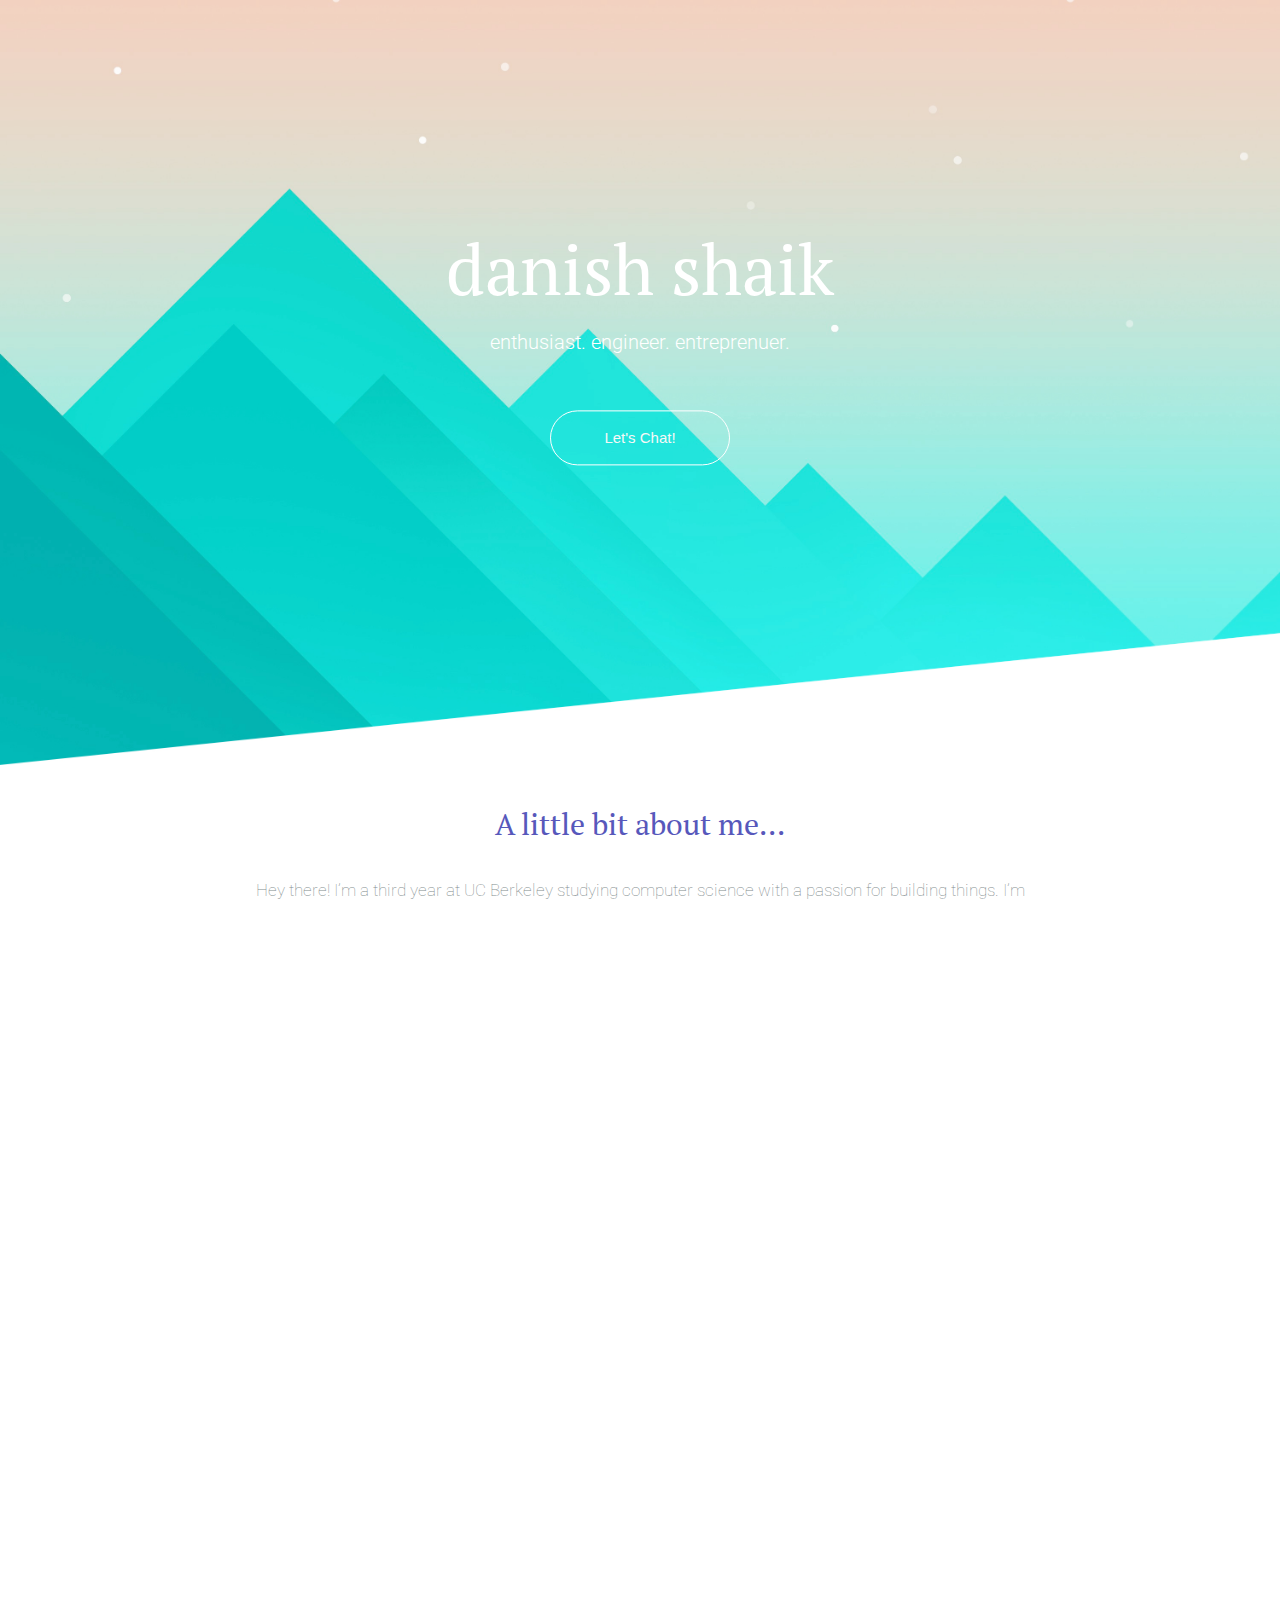
==== commit d10c1fad: "makeover 2018" ====
--- a/index.html
+++ b/index.html
@@ -9,6 +9,10 @@
 		<!-- fonts -->
 
 		<link href='http://fonts.googleapis.com/css?family=Roboto:500,900,100,300,700,400' rel='stylesheet' type='text/css'>
+		<link href="https://fonts.googleapis.com/css?family=Lato" rel="stylesheet">
+		<link href="https://fonts.googleapis.com/css?family=PT+Serif" rel="stylesheet">
+
+
 
 		<!-- Meta tags from bootstrap -->
 
@@ -32,7 +36,7 @@
 				</center>
 				<center class = "button_splash">
 					<a href="mailto:me@dshaik.com"><button type="button" class="button">
-						HMU
+						Let's Chat!
 					</button></a>
 				</center>
 			</div>
@@ -41,18 +45,21 @@
 			<center>
 				<div class = "desc_word_box">
 					<center class = "about_header">
-						A little bit about me..
+						A little bit about me...
 					</center>
 					<p>
-						I've never been good at finding out exactly what it is I want to do with my life. My career ambitions have included NBA star, audio engineeer, touring musician, interior designer, stock broker (it was a weird time in my life), and actor. I somehow quelled my desire to pursue arts and chose to instead sit for hours in businees school learning how to solve some word problem about how Susie's parents are trying to save for her college fund. After a short stint in the business world. I'm now back to my happy place designing functional and intuitive user interfaces and forever sweating the details. 
+						Hey there! I’m a third year at UC Berkeley studying computer science with a passion for building things. I’m fascinated by technology, art, and Shaun White’s ability to defy gravity. At the moment, I’m running a professional media production agency called <a href="https://www.nomadmedialabs.com/">Nomad Media Labs</a>. We specialize in producing social-media and influencer driven projects, with campaigns that effectively communicate via storytelling and brand advertising. I’m always looking to meet new interesting people; shoot me an email! 
+
+
+						<!-- Honestly I’m not entirely sure what I want to do with my life yet. My career ambitions have included professional ping pong player, national news anchor, professional DJ, architectural designer, and at one point even a stock broker. However I somehow quelled my desire for DJing parties, and chose instead to pursue computer science. I’ve recently been working a lot on a project that helps to solve a personal problem that I’ve had for years, it’s called Bash you can check it out below. If you have any feedback on the app, or would like to just chat shoot me an email! -->
 					</p>
 					<p class = "desc_new_line">Feel free to check out my work or connect below.</p>
 					<center>
 						<div class = "container social_row">
 							<div class = "row">
 								<div class = "col-xs-4">
-									<a href="https://www.facebook.com/DanishShak97">
-										<img class ="social_icon" src = "img/facebook.png"/>
+									<a href="https://www.instagram.com/danishshaik">
+										<img class ="social_icon" src = "img/instagram.png"/>
 									</a>
 								</div>
 								<div class = "col-xs-4">
@@ -166,7 +173,7 @@
 						<a href="https://www.twitter.com/danshaik"><img height="20%"src="img/twitter.png"></a>
 					</div>
 					<div class = "col-md-2 vert_center">
-						<a href="https://www.instagram.com/shaikmyhead"><img height="20%"src="img/instagram.png"></a>
+						<a href="https://www.instagram.com/danishshaik"><img height="20%"src="img/instagram.png"></a>
 					</div>
 					<div class = "col-md-2 vert_center">
 						<a href="https://www.facebook.com/DanishShak97"><img height="20%"src="img/facebook.png"></a>
@@ -197,7 +204,7 @@
 					onBlurContainer: '.body', // enables blur filter for specified block
 					openOnEvent: true, // set to 'false' to init on load
 					setEvent: 'click', // use your event like 'mouseover', 'touchmove', etc.
-					template: '<center><h1 class="popup_title"><b>Bash </b>Inc.</h1><div class="popup_text">Bash helps friends arrange activites with each other. Unlike Facebook events, group SMS, and email threads, Bash allows everybody to stay synchronized on event details. Friends who are invited receieve push notifications, and events are grouped into a feed. <b><a href="https://getbash.com/">Check it Out!</a></b></div></center>' // or function (elem) { }, or $('.content')
+					template: '<center><h1 class="popup_title"><b>Bash </b>Inc.</h1><div class="popup_text">Bash helps friends arrange activites with each other. Unlike Facebook events, group SMS, and email threads, Bash allows everybody to stay synchronized on event details. Friends who are invited receieve push notifications, and events are grouped into a feed. <b><a href="http://tcrn.ch/1U9IaUx">Read about it!</a></b></div></center>' // or function (elem) { }, or $('.content')
 				});
 			});
 			$(function() {
@@ -248,7 +255,7 @@
 					onBlurContainer: '.body', // enables blur filter for specified block
 					openOnEvent: true, // set to 'false' to init on load
 					setEvent: 'click', // use your event like 'mouseover', 'touchmove', etc.
-					template: '<center><h1 class="popup_title"><b>Reading Rainbow </b>(HSHacks).</h1><div class="popup_text">A native Mac application, which allows students to stream textbooks, and novels for free instantly. Reading Rainbow streams torrent files from kickass.so in order to allow students to access course material without paying money. Reading Rainbow is the equivalent of Popcorn-Time for books. <b><a href="http://kvedula.github.io/ReadingRainbow/">Check it out!</a></b></div></center>' // or function (elem) { }, or $('.content')
+					template: '<center><h1 class="popup_title"><b>Reading Rainbow </b>(HSHacks).</h1><div class="popup_text">A native Mac application, which allows students to stream textbooks, and novels for free instantly. Reading Rainbow streams torrent files from kickass.so in order to allow students to access course material without paying money. Reading Rainbow is the equivalent of Popcorn-Time for books. <b><a href="https://github.com/lele0108/reading-rainbow">Check it out!</a></b></div></center>' // or function (elem) { }, or $('.content')
 				});
 			});
 			$(function() {
--- a/css/main.css
+++ b/css/main.css
@@ -1,6 +1,6 @@
 .main_name {
 	font-size: 70px;
-	font-family: 'Roboto', sans-serif;
+	font-family: 'PT Serif', serif;
 	font-weight: 100;
 	color: white;
 }
@@ -74,12 +74,12 @@
 }
 
 .about_header {
-	font-size: 35px;
-	text-align: center;
-	font-family: 'Roboto', sans-serif;
-	font-weight: 200;
-	padding-bottom: 6vh;
-	color: black;
+	font-size: 30px;
+	text-align: center;
+	font-family: 'PT Serif', serif;
+	font-weight: 400;
+	padding-bottom: 4vh;
+	color: #5758BB;
 }
 
 .about_header_img {
@@ -110,7 +110,7 @@
 
 .project_head {
 	color: white;
-	font-family: 'Roboto', sans-serif;
+	font-family: 'PT Serif', serif;
 	font-size: 35px;
 	font-weight: 400;
 	padding-top: 15vh;
@@ -137,7 +137,7 @@
 
 .popup_title {
 
-	font-family: 'Roboto', sans-serif;
+	font-family: 'PT Serif', serif;
 	font-size: 30px;
 	font-weight: 100;
 	padding: 5vh;
@@ -199,7 +199,7 @@
 .project_header {
 	font-size: 35px;
 	text-align: center;
-	font-family: 'Roboto', sans-serif;
+	font-family: 'PT Serif', serif;
 	font-weight: 200;
 	padding-top: 3vh;
 	padding-bottom: 3vh;
@@ -216,7 +216,7 @@
 	width: 60vw;
 	font-size: 40px;
 	text-align: center;
-	font-family: 'Roboto', sans-serif;
+	font-family: 'PT Serif', serif;
 	font-weight: 100;
 	padding-top: 3vh;
 	padding-bottom: 3vh;
@@ -227,7 +227,7 @@
 	width: 60vw;
 	font-size: 20px;
 	text-align: center;
-	font-family: 'Roboto', sans-serif;
+	font-family: 'PT Serif', serif;
 	font-weight: 100;
 	color: #5E6E77;
 }
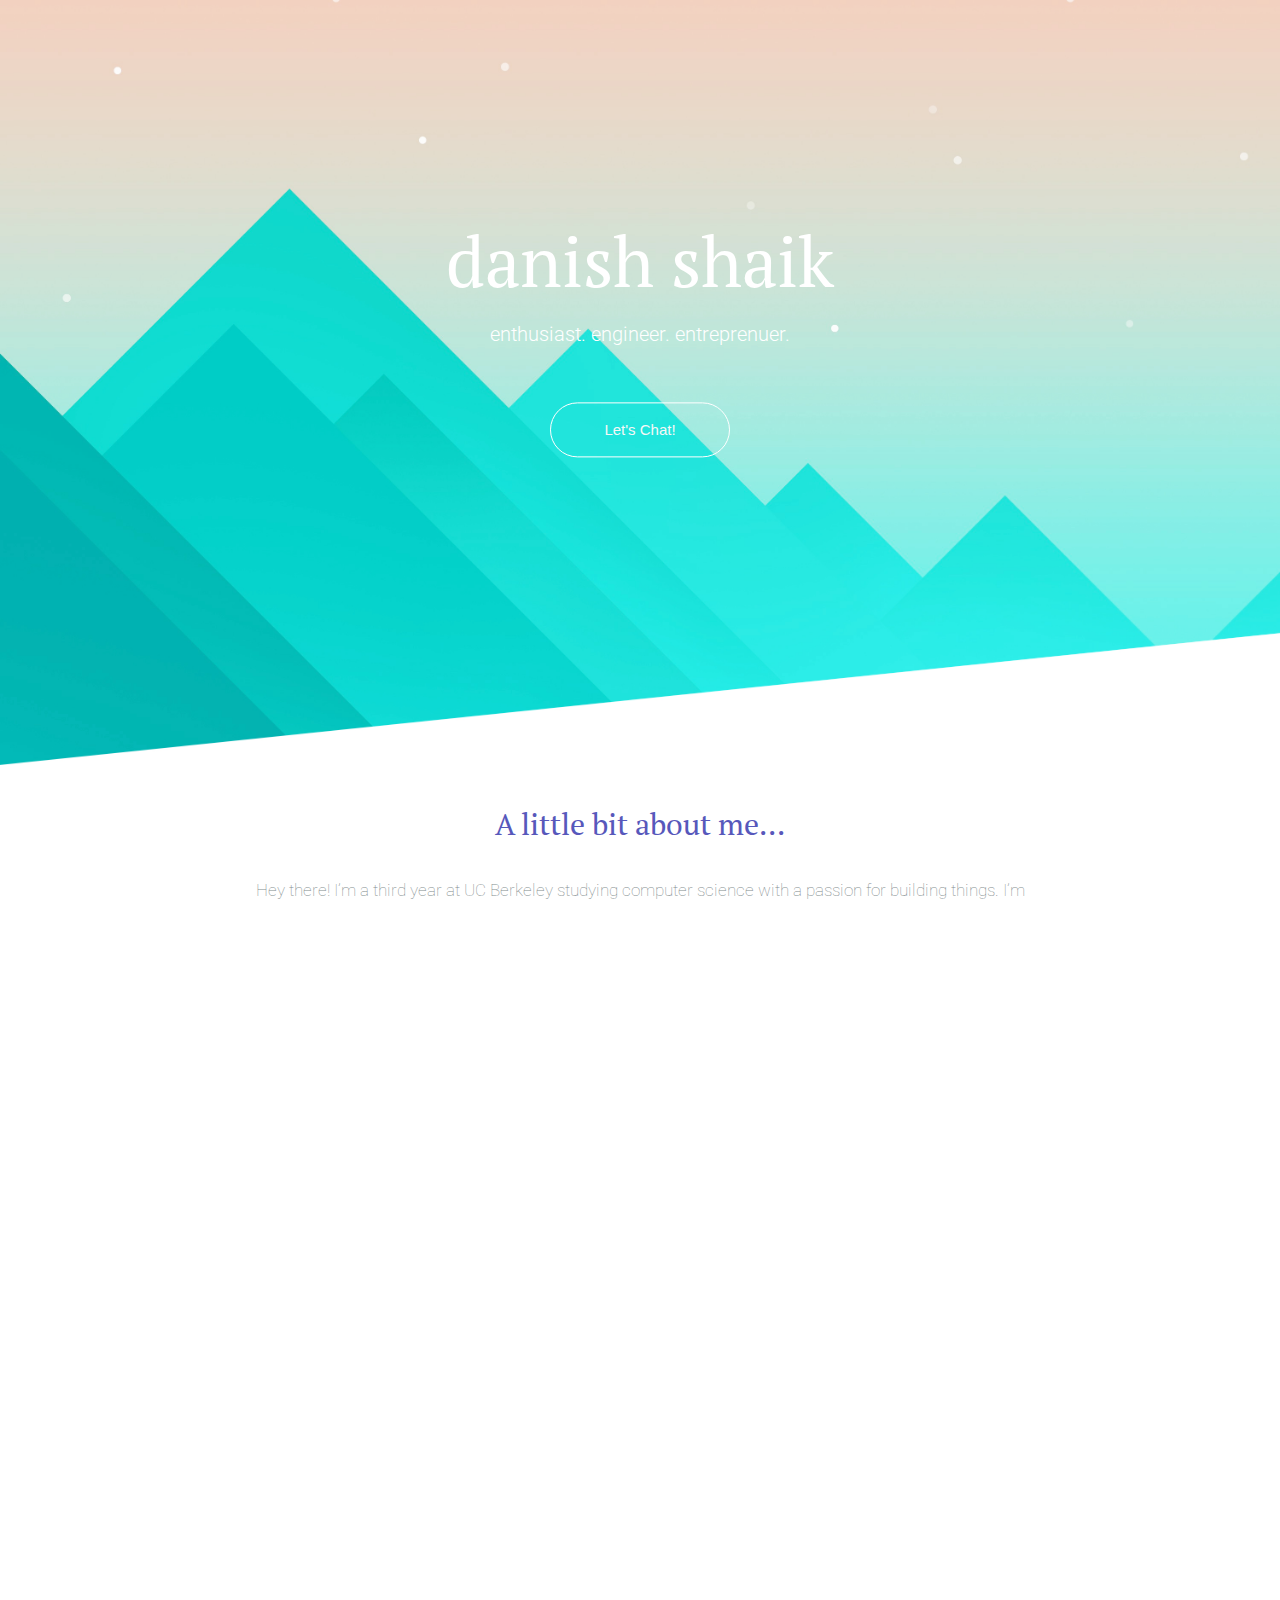
==== commit 83627f1e: "dsafsdF" ====
--- a/index.html
+++ b/index.html
@@ -48,7 +48,7 @@
 						A little bit about me...
 					</center>
 					<p>
-						Hey there! I’m a third year at UC Berkeley studying computer science with a passion for building things. I’m fascinated by technology, art, and Shaun White’s ability to defy gravity. At the moment, I’m running a professional media production agency called <a href="https://www.nomadmedialabs.com/">Nomad Media Labs</a>. We specialize in producing social-media and influencer driven projects, with campaigns that effectively communicate via storytelling and brand advertising. I’m always looking to meet new interesting people; shoot me an email! 
+						Hey there! I’m a third year at UC Berkeley studying computer science with a passion for building things. I’m fascinated by technology, art, and Shaun White’s ability to defy gravity. At the moment, I’m running a professional media production agency called <a href="https://www.nomadmedialabs.com/">Nomad Media Labs</a>. We specialize in producing social-media and influencer driven projects, with campaigns that effectively communicate via storytelling and brand advertising. I’m always looking to meet new interesting people; don't hesitate to shoot me an email! 
 
 
 						<!-- Honestly I’m not entirely sure what I want to do with my life yet. My career ambitions have included professional ping pong player, national news anchor, professional DJ, architectural designer, and at one point even a stock broker. However I somehow quelled my desire for DJing parties, and chose instead to pursue computer science. I’ve recently been working a lot on a project that helps to solve a personal problem that I’ve had for years, it’s called Bash you can check it out below. If you have any feedback on the app, or would like to just chat shoot me an email! -->
--- a/css/main.css
+++ b/css/main.css
@@ -6,7 +6,7 @@
 }
 .vert_center {
 	position: relative;
-	top: 50%;
+	top: 49%;
 	transform: translateY(-50%);
 }
 .name_desc {
@@ -44,9 +44,9 @@
 }
 
 .button:hover {
-	opacity: 0.7;
-	color: #ffffff;
-	background: #6ED9A0;
+	opacity: 0.8;
+	color: #5758BB;
+	background: white;
 	border: none;
 }
 .button_splash {
@@ -110,7 +110,7 @@
 
 .project_head {
 	color: white;
-	font-family: 'PT Serif', serif;
+	font-family: 'Roboto', sans-serif;
 	font-size: 35px;
 	font-weight: 400;
 	padding-top: 15vh;
@@ -203,6 +203,7 @@
 	font-weight: 200;
 	padding-top: 3vh;
 	padding-bottom: 3vh;
+	color: #5758BB;
 }
 
 .quote-section {
@@ -220,7 +221,7 @@
 	font-weight: 100;
 	padding-top: 3vh;
 	padding-bottom: 3vh;
-	color: #5E6E77;
+	color: #5758BB;
 }
 
 .quote-author {
@@ -229,7 +230,7 @@
 	text-align: center;
 	font-family: 'PT Serif', serif;
 	font-weight: 100;
-	color: #5E6E77;
+	color: #5758BB;
 }
 
 .footer-bar {
